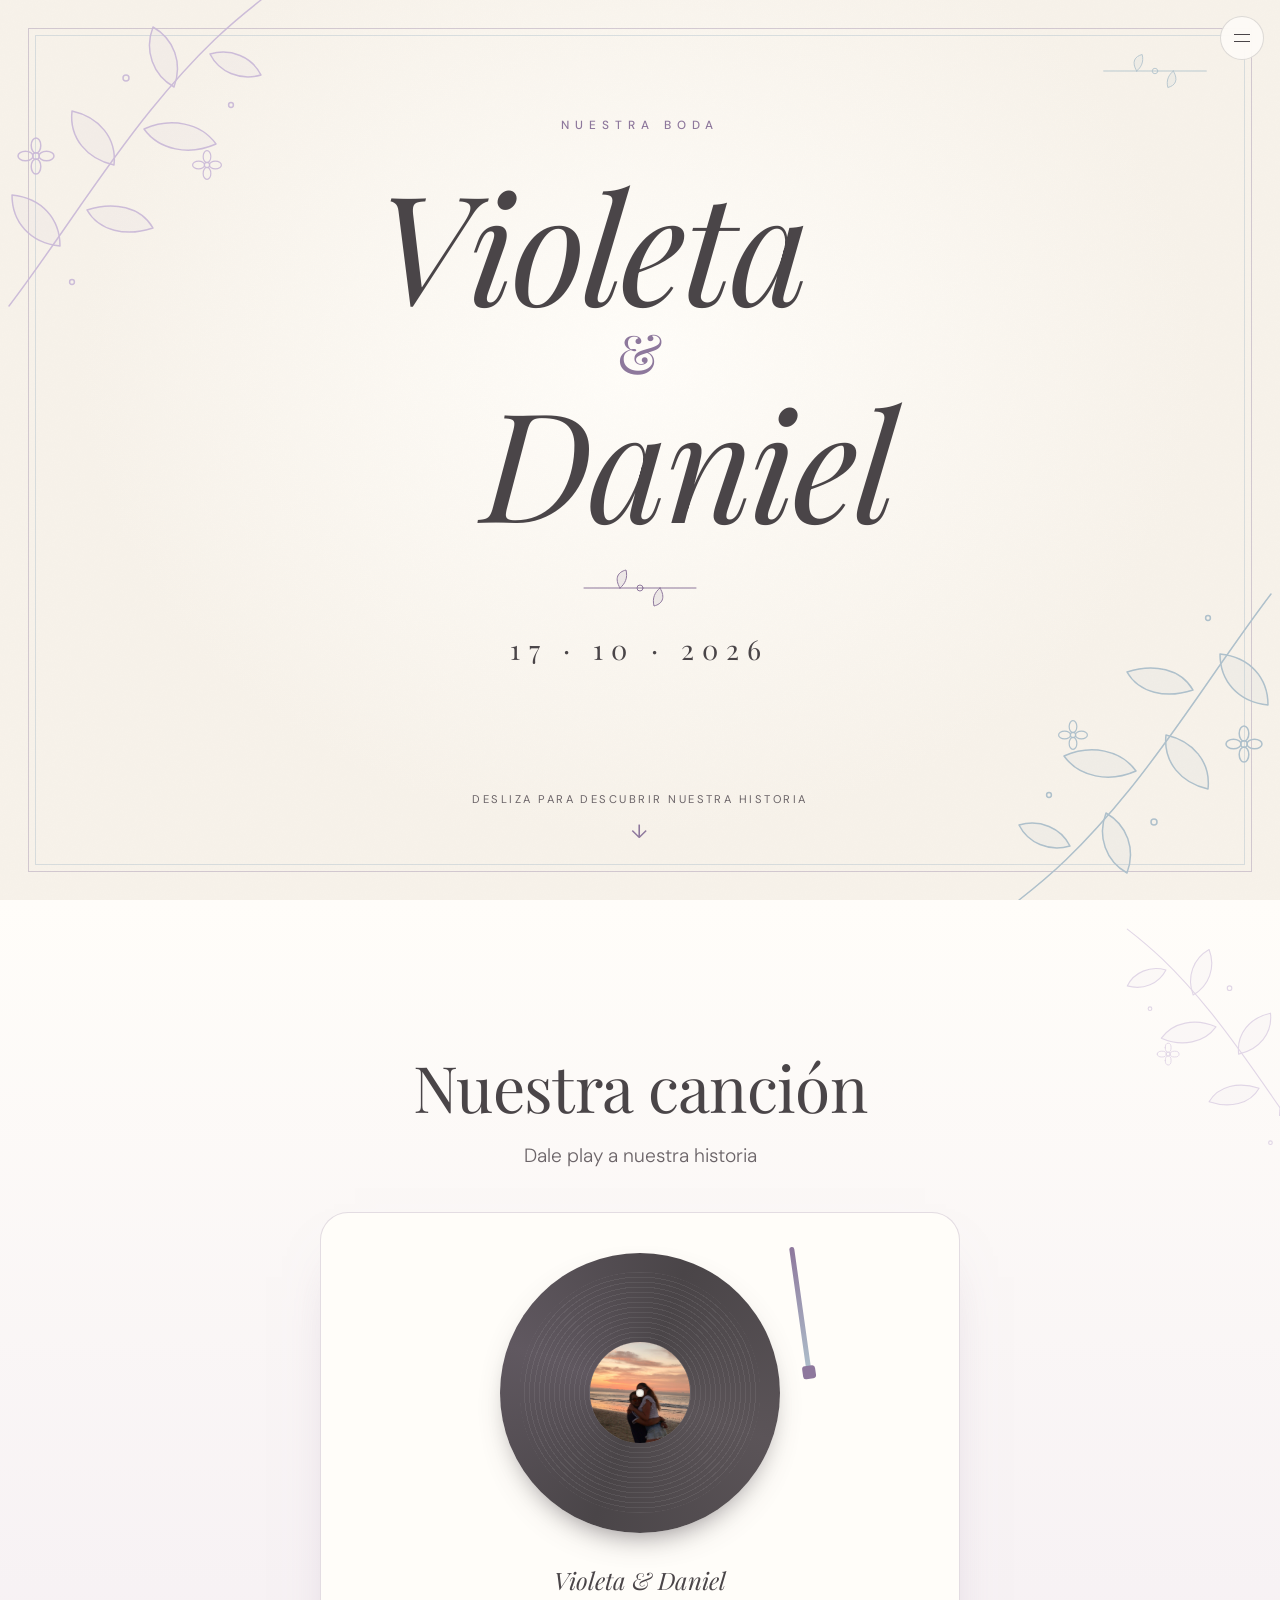
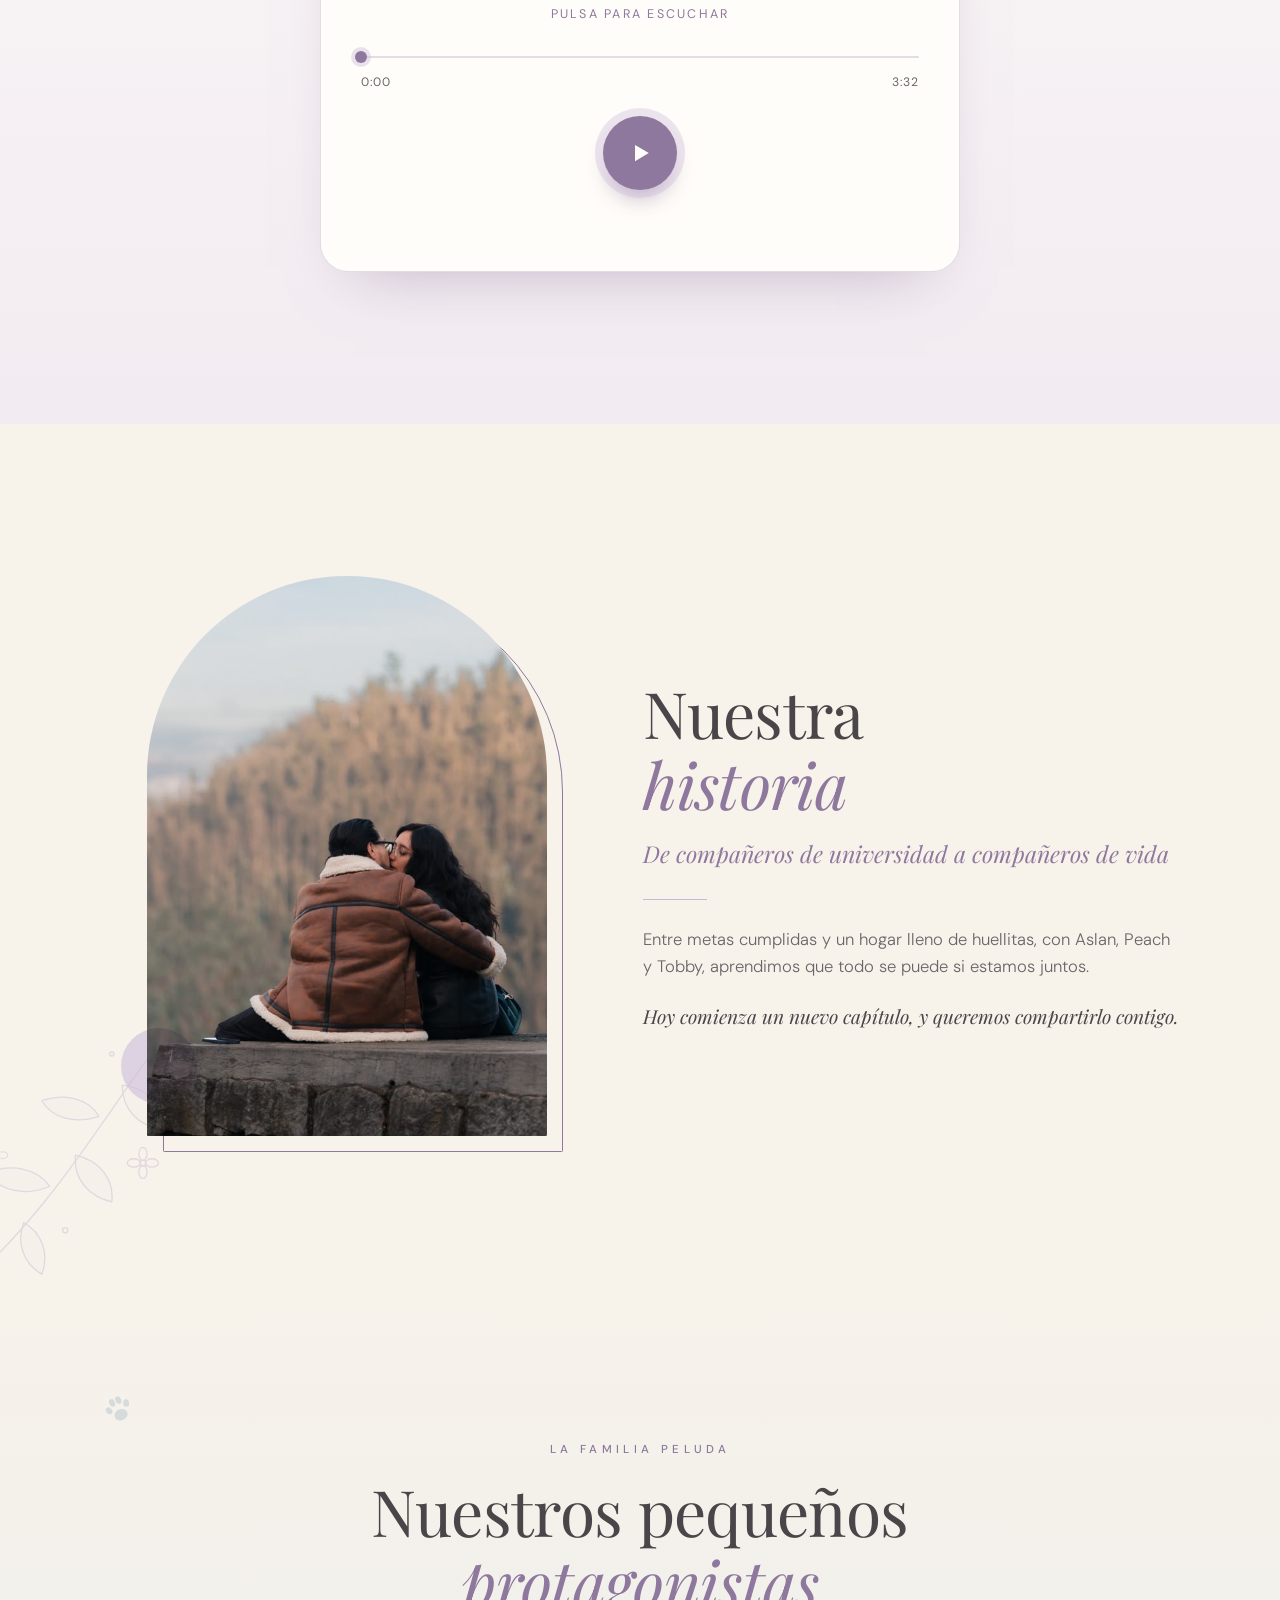
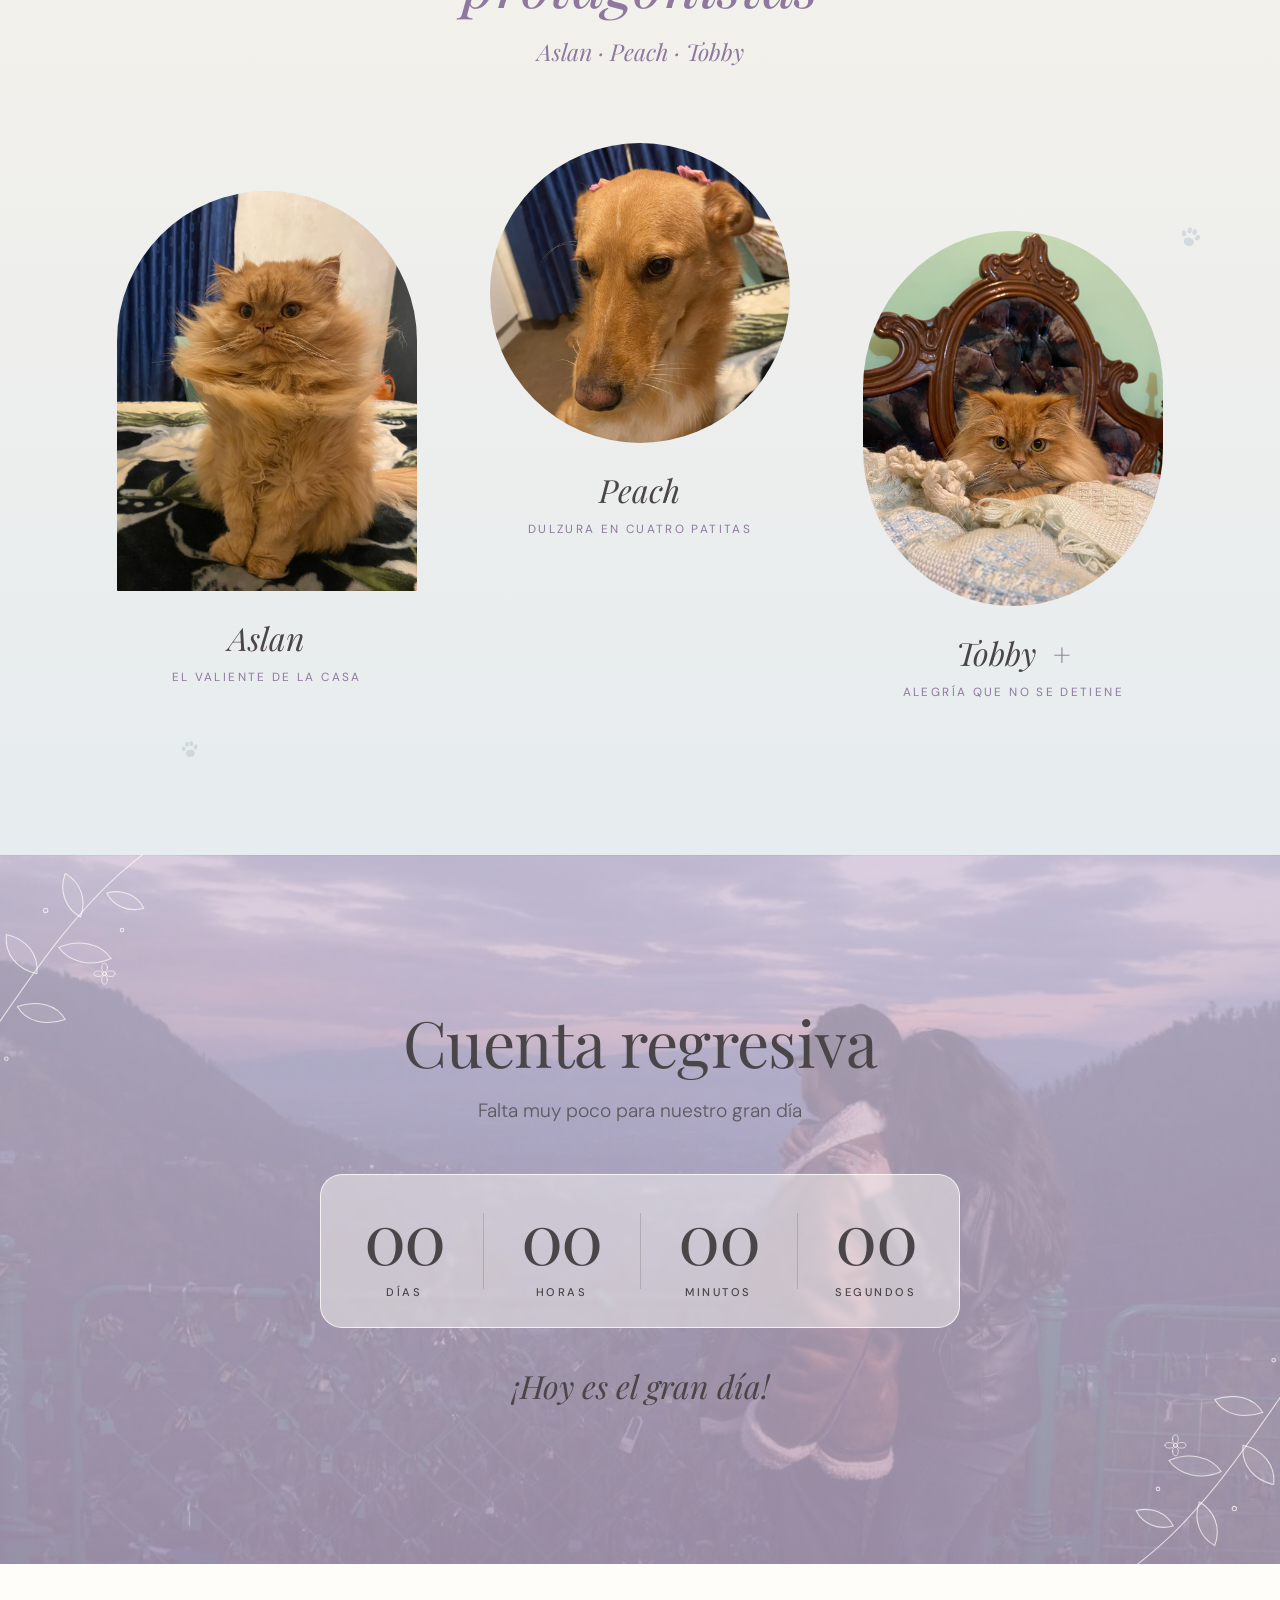
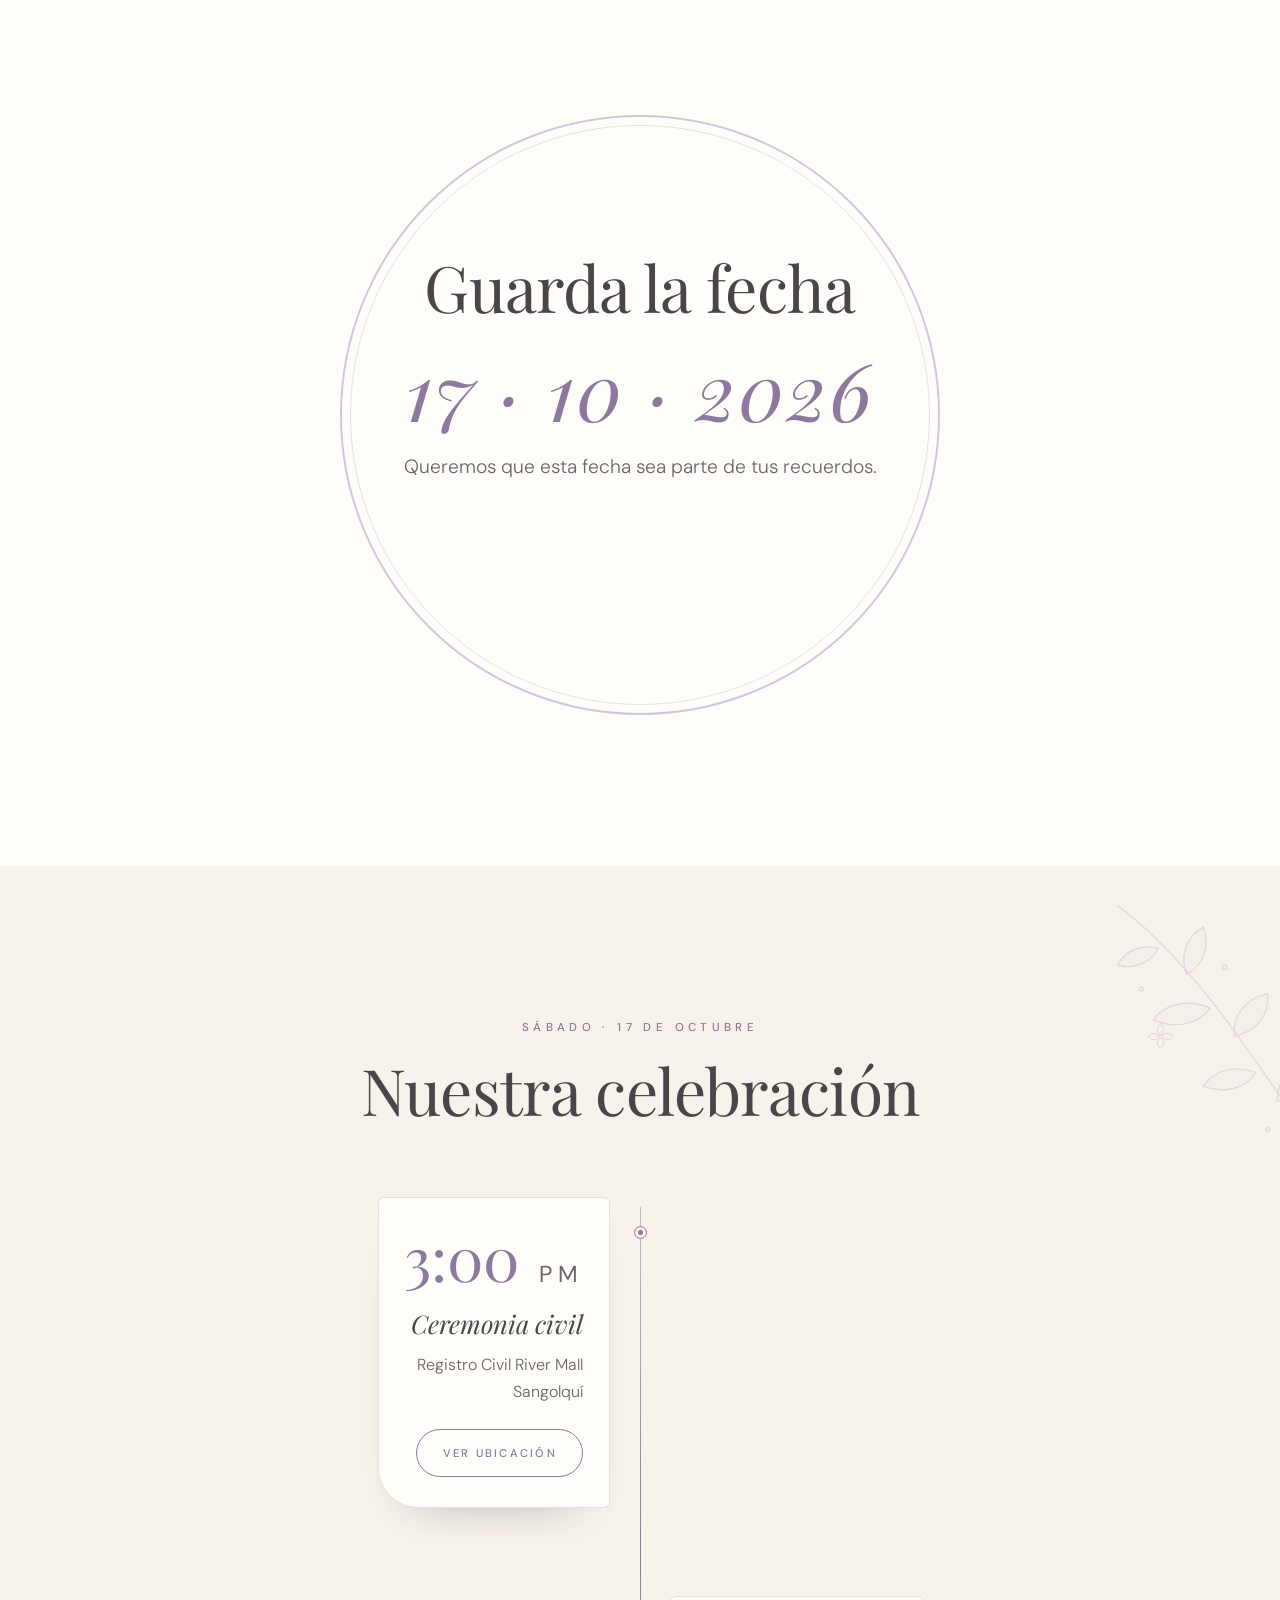
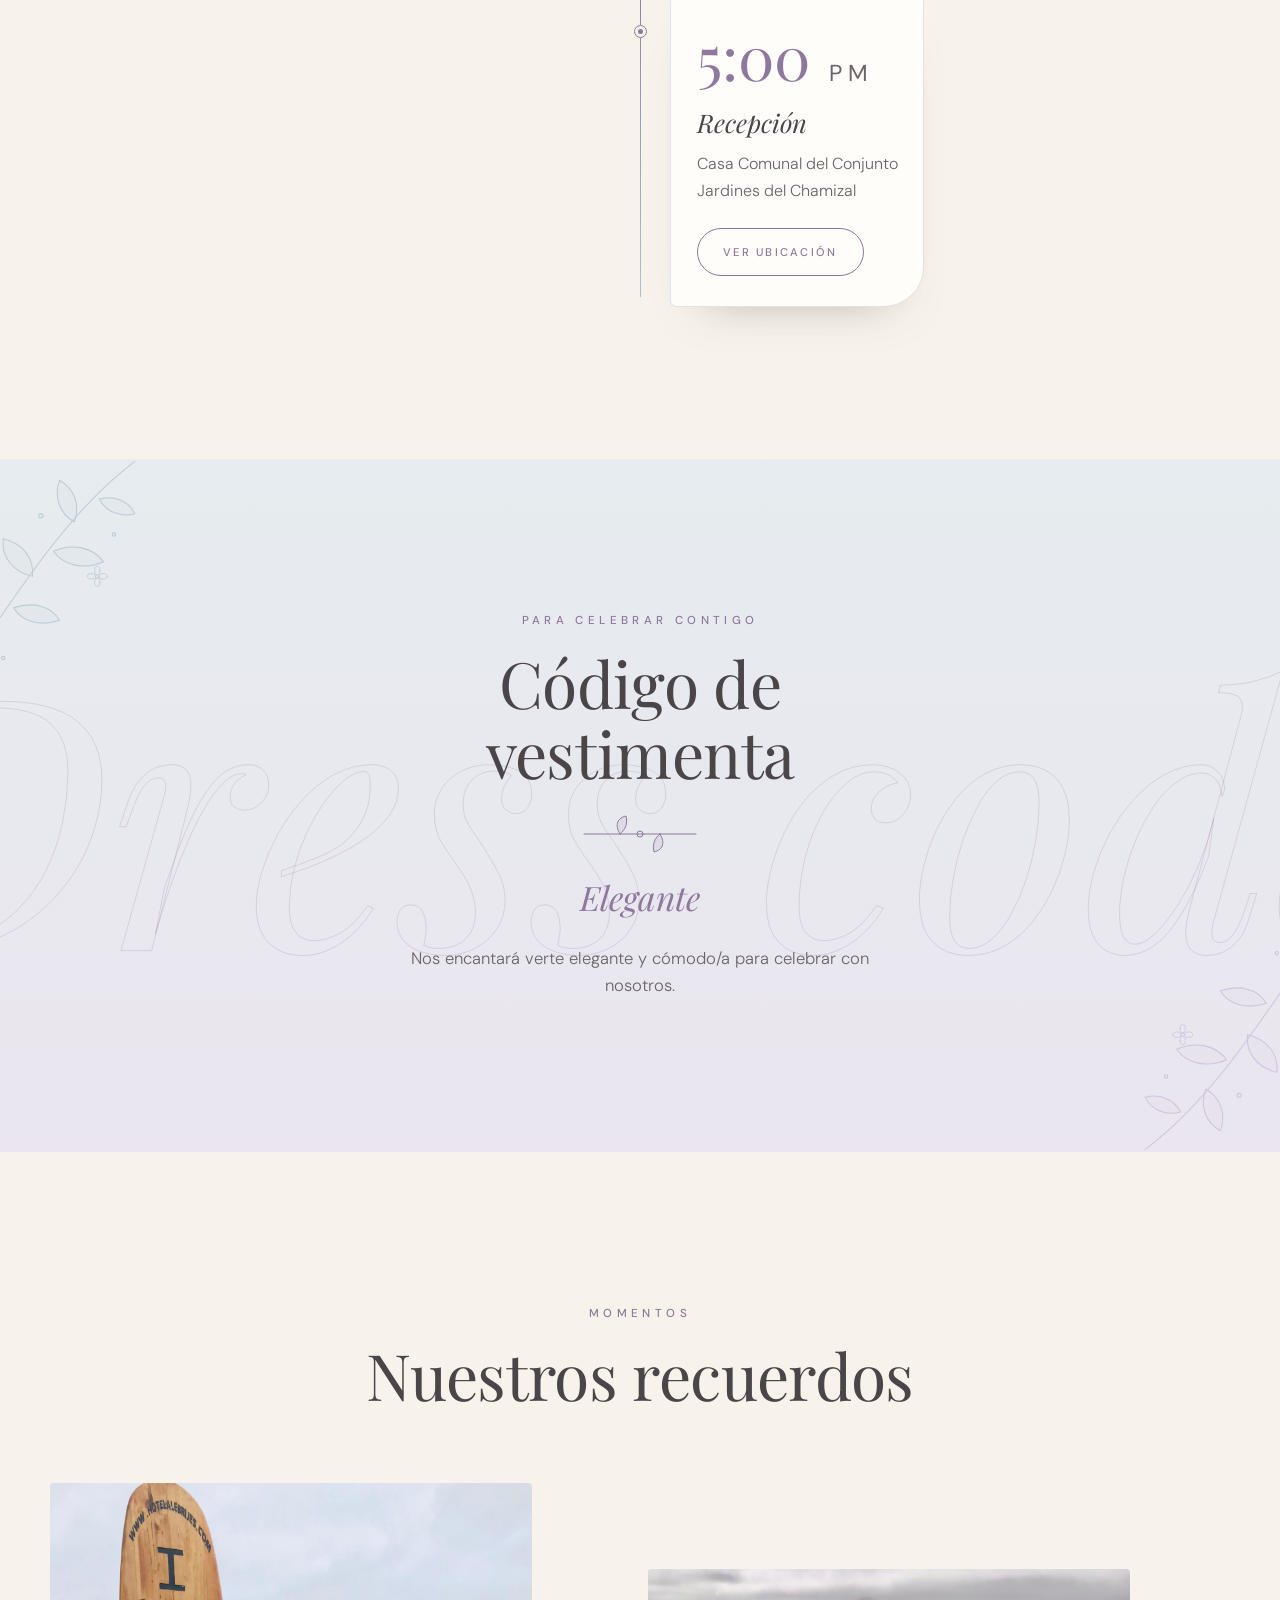
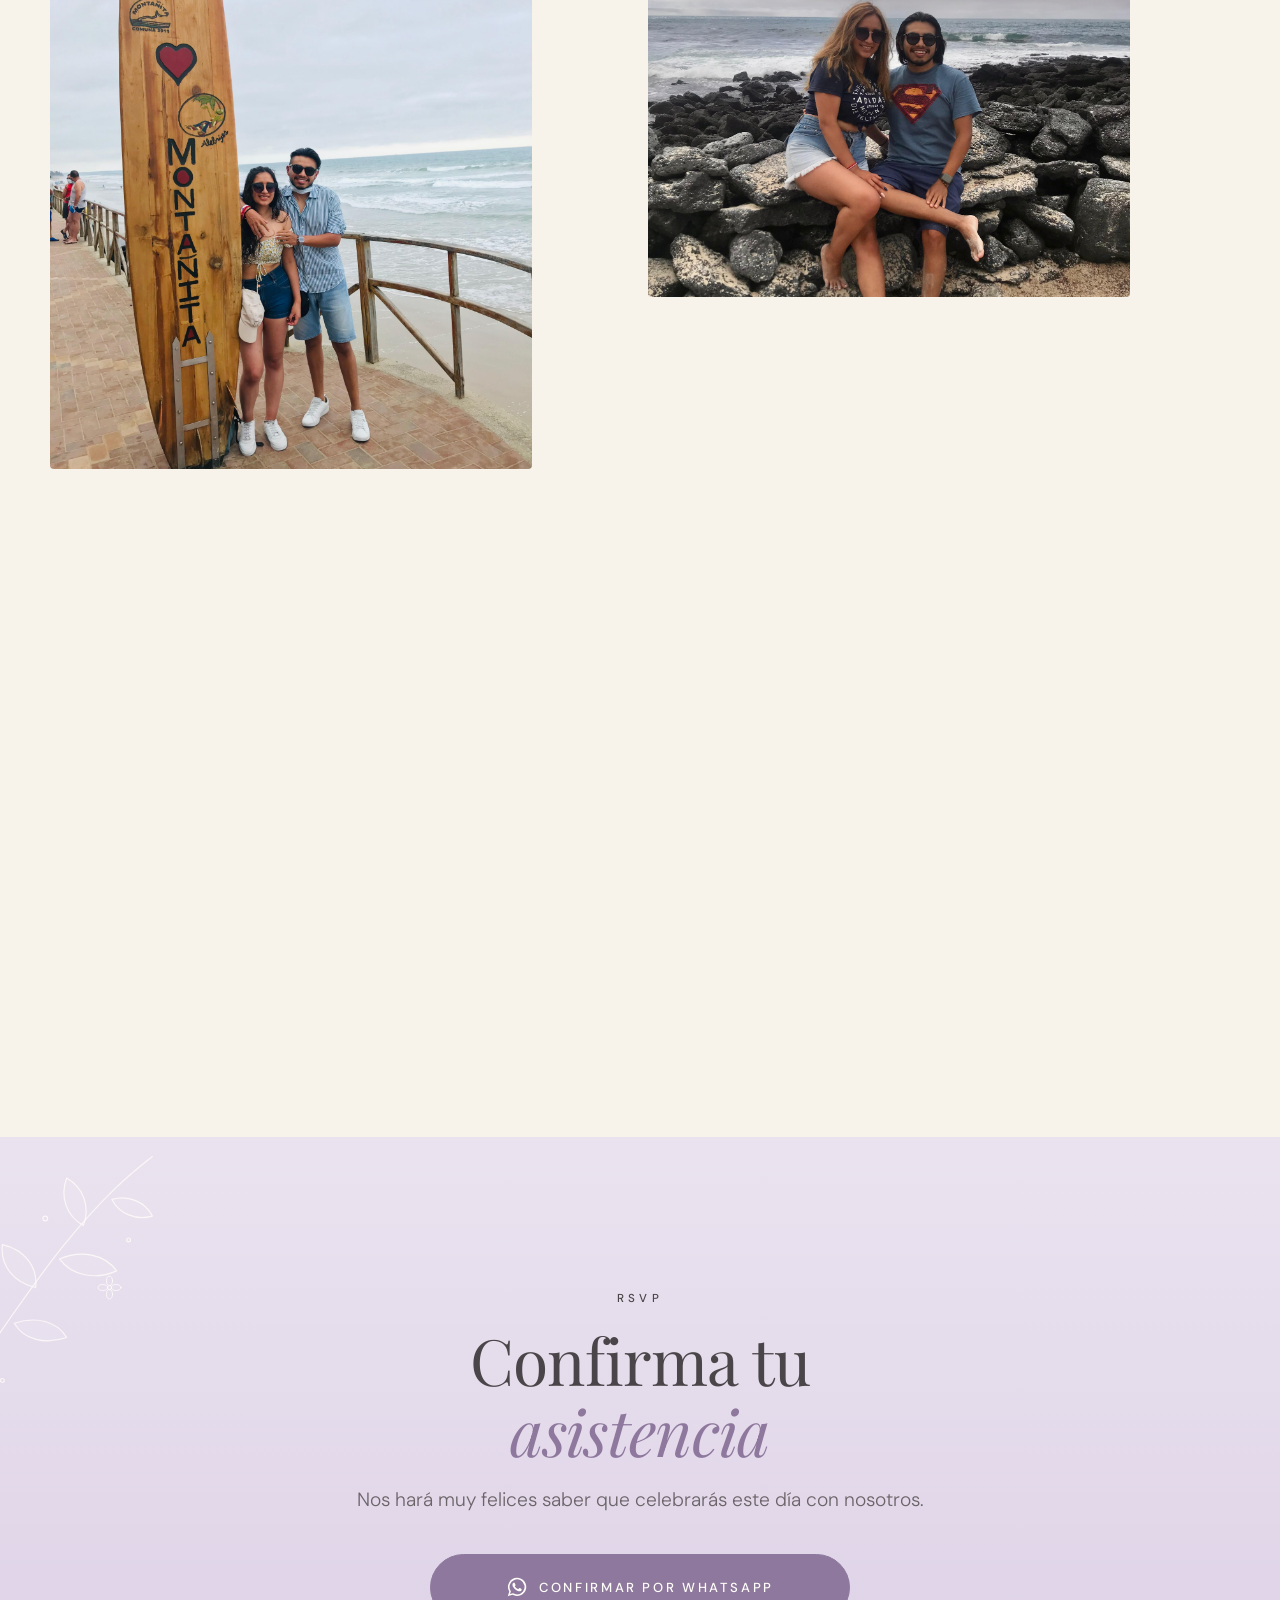
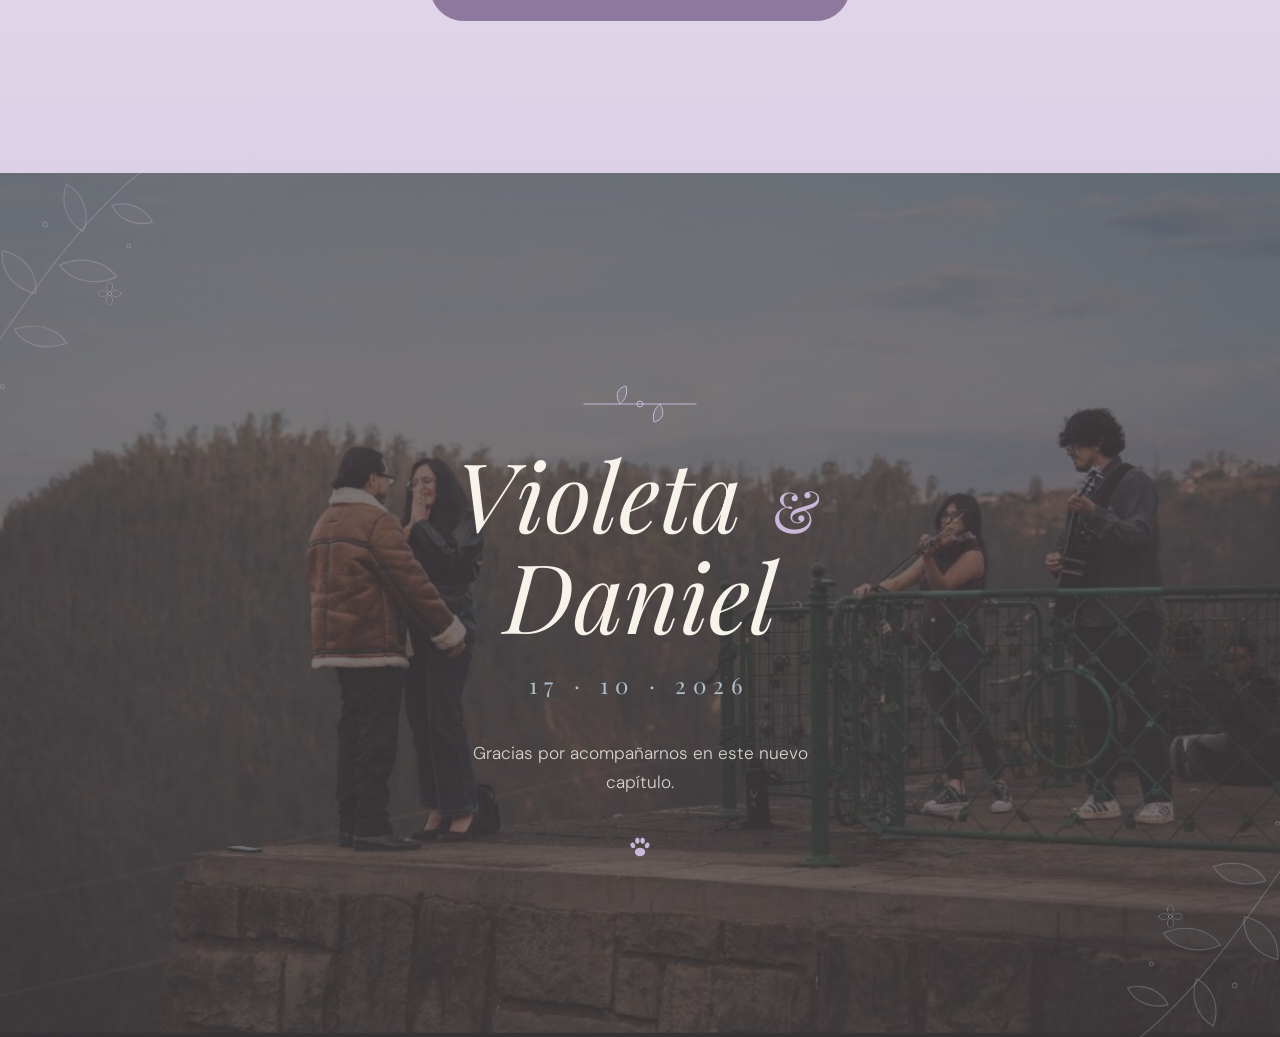
==== index.html @ 4a5afe0e "Wedding Invitation Violeta and Daniel" ====
<!DOCTYPE html>
<html lang="es">
<head>
<meta charset="utf-8">
<meta name="viewport" content="width=device-width, initial-scale=1, viewport-fit=cover">
<title>Violeta &amp; Daniel · 17 · 10 · 2026</title>
<meta name="description" content="Te invitamos a celebrar nuestra boda. Violeta & Daniel, 17 de octubre de 2026.">
<meta name="theme-color" content="#F7F2EA">
<meta property="og:title" content="Violeta & Daniel · Nuestra boda">
<meta property="og:description" content="17 · 10 · 2026 — Queremos compartir este nuevo capítulo contigo.">
<link rel="preconnect" href="https://fonts.googleapis.com">
<link rel="preconnect" href="https://fonts.gstatic.com" crossorigin>
<link href="https://fonts.googleapis.com/css2?family=DM+Sans:wght@300;400;500;600&family=Playfair+Display:ital,wght@0,400;0,500;0,600;1,400;1,500&display=swap" rel="stylesheet">
<link rel="stylesheet" href="styles.css">
<script>document.documentElement.classList.add('js');</script>
</head>
<body>

<!-- ========== SÍMBOLOS SVG REUTILIZABLES ========== -->
<svg width="0" height="0" style="position:absolute" aria-hidden="true" focusable="false">
  <defs>
    <symbol id="branch" viewBox="0 0 200 220">
      <g fill="none" stroke="currentColor" stroke-width="1" stroke-linecap="round" stroke-linejoin="round">
        <path d="M18 212 C 50 170, 78 124, 112 82 S 168 22, 186 8"/>
        <path d="M52 172 c-20 -2 -32 -16 -32 -34 c20 2 32 16 32 34z" fill="currentColor" fill-opacity=".10"/>
        <path d="M70 148 c18 -6 36 -2 44 12 c-18 6 -36 2 -44 -12z" fill="currentColor" fill-opacity=".10"/>
        <path d="M88 118 c-18 -4 -30 -18 -28 -36 c18 4 30 18 28 36z" fill="currentColor" fill-opacity=".10"/>
        <path d="M108 94 c18 -8 38 -4 48 10 c-18 8 -38 4 -48 -10z" fill="currentColor" fill-opacity=".10"/>
        <path d="M128 66 c-14 -8 -20 -24 -14 -40 c14 8 20 24 14 40z" fill="currentColor" fill-opacity=".10"/>
        <path d="M152 44 c14 -4 28 2 34 14 c-14 4 -28 -2 -34 -14z" fill="currentColor" fill-opacity=".10"/>
        <g transform="translate(36 112)">
          <circle r="2.2"/>
          <ellipse cx="0" cy="-7" rx="3.2" ry="5"/><ellipse cx="0" cy="7" rx="3.2" ry="5"/>
          <ellipse cx="-7" cy="0" rx="5" ry="3.2"/><ellipse cx="7" cy="0" rx="5" ry="3.2"/>
        </g>
        <g transform="translate(150 118) scale(.8)">
          <circle r="2.2"/>
          <ellipse cx="0" cy="-7" rx="3.2" ry="5"/><ellipse cx="0" cy="7" rx="3.2" ry="5"/>
          <ellipse cx="-7" cy="0" rx="5" ry="3.2"/><ellipse cx="7" cy="0" rx="5" ry="3.2"/>
        </g>
        <circle cx="96" cy="60" r="2"/><circle cx="166" cy="78" r="1.6"/><circle cx="60" cy="196" r="1.6"/>
      </g>
    </symbol>

    <symbol id="sprig" viewBox="0 0 120 40">
      <g fill="none" stroke="currentColor" stroke-width="1" stroke-linecap="round">
        <path d="M4 20 H116"/>
        <path d="M40 20 c-6 -10 -2 -16 6 -18 c2 8 -1 14 -6 18z" fill="currentColor" fill-opacity=".12"/>
        <path d="M80 20 c6 10 2 16 -6 18 c-2 -8 1 -14 6 -18z" fill="currentColor" fill-opacity=".12"/>
        <circle cx="60" cy="20" r="3"/>
      </g>
    </symbol>

    <symbol id="paw" viewBox="0 0 40 40">
      <g fill="currentColor">
        <ellipse cx="20" cy="26" rx="8" ry="6.5"/>
        <ellipse cx="9" cy="16" rx="3.4" ry="4.4" transform="rotate(-20 9 16)"/>
        <ellipse cx="16" cy="9" rx="3.4" ry="4.6"/>
        <ellipse cx="24" cy="9" rx="3.4" ry="4.6"/>
        <ellipse cx="31" cy="16" rx="3.4" ry="4.4" transform="rotate(20 31 16)"/>
      </g>
    </symbol>

    <symbol id="wa" viewBox="0 0 24 24">
      <path fill="currentColor" d="M12.04 2a9.9 9.9 0 0 0-8.5 14.9L2 22l5.27-1.5A9.9 9.9 0 1 0 12.04 2Zm0 18.1a8.2 8.2 0 0 1-4.2-1.15l-.3-.18-3.1.88.9-3.02-.2-.31a8.2 8.2 0 1 1 6.9 3.78Zm4.5-6.14c-.25-.12-1.46-.72-1.69-.8-.23-.09-.39-.12-.56.12-.16.25-.64.8-.78.97-.14.16-.29.18-.54.06a6.7 6.7 0 0 1-3.3-2.88c-.25-.43.25-.4.72-1.33.08-.16.04-.3-.02-.42-.06-.12-.56-1.35-.77-1.85-.2-.49-.4-.42-.56-.43h-.48c-.16 0-.43.06-.66.31-.23.25-.87.85-.87 2.07s.89 2.4 1.01 2.56c.12.16 1.75 2.67 4.24 3.75 1.58.68 2.2.74 3 .62.49-.07 1.46-.6 1.67-1.17.2-.58.2-1.07.14-1.17-.06-.1-.23-.16-.48-.28Z"/>
    </symbol>
  </defs>
</svg>

<!-- ========== NAVEGACIÓN DISCRETA ========== -->
<button class="menu-btn" id="menuBtn" aria-label="Abrir índice de secciones" aria-expanded="false" aria-controls="menuPanel">
  <span></span><span></span>
</button>
<nav class="menu-panel" id="menuPanel" aria-label="Secciones" hidden>
  <ol>
    <li><a href="#portada">Portada</a></li>
    <li><a href="#cancion">Nuestra canción</a></li>
    <li><a href="#historia">Nuestra historia</a></li>
    <li><a href="#protagonistas">Aslan · Peach · Tobby</a></li>
    <li><a href="#cuenta">Cuenta regresiva</a></li>
    <li><a href="#fecha">Guarda la fecha</a></li>
    <li><a href="#celebracion">Nuestra celebración</a></li>
    <li><a href="#vestimenta">Código de vestimenta</a></li>
    <li><a href="#galeria">Nuestros recuerdos</a></li>
    <li><a href="#confirmar">Confirma tu asistencia</a></li>
  </ol>
</nav>

<main>

<!-- ========== 1. PORTADA ========== -->
<section class="scene cover" id="portada">
  <div class="cover-frame" aria-hidden="true"></div>
  <svg class="orn orn-tl" aria-hidden="true"><use href="#branch"/></svg>
  <svg class="orn orn-br" aria-hidden="true"><use href="#branch"/></svg>
  <svg class="orn orn-tr" aria-hidden="true"><use href="#sprig"/></svg>

  <div class="cover-inner">
    <p class="eyebrow intro i0">Nuestra boda</p>
    <h1 class="cover-names">
      <span class="n1 intro-l i1">Violeta</span>
      <span class="amp intro i2">&amp;</span>
      <span class="n2 intro-r i3">Daniel</span>
    </h1>
    <div class="cover-rule intro i4" aria-hidden="true"><svg><use href="#sprig"/></svg></div>
    <p class="cover-date intro i5">17 · 10 · 2026</p>
  </div>

  <div class="scroll-hint intro i6">
    <span>Desliza para descubrir nuestra historia</span>
    <i aria-hidden="true">↓</i>
  </div>
</section>

<!-- ========== 2. NUESTRA CANCIÓN ========== -->
<section class="scene song" id="cancion">
  <svg class="orn orn-song" aria-hidden="true"><use href="#branch"/></svg>
  <div class="wrap narrow">
    <h2 class="title reveal" style="--d:.1s">Nuestra canción</h2>
    <p class="lead reveal" style="--d:.2s">Dale play a nuestra historia</p>

    <div class="player reveal" style="--d:.3s" id="player">
      <div class="disc-wrap">
        <div class="disc" id="disc" aria-hidden="true">
          <div class="disc-grooves"></div>
          <div class="disc-label"><img src="fotos/foto-disco.jpg" alt="Violeta & Daniel"></div>
        </div>
        <div class="disc-arm" aria-hidden="true"></div>
      </div>

      <div class="player-body">
        <p class="player-title">Violeta &amp; Daniel</p>
        <p class="player-sub" id="playerStatus">Pulsa para escuchar</p>

        <div class="progress" id="progress" role="slider" aria-label="Progreso de la canción" aria-valuemin="0" aria-valuemax="100" aria-valuenow="0" tabindex="0">
          <div class="progress-bar" id="progressBar"></div>
          <div class="progress-dot" id="progressDot"></div>
        </div>
        <div class="times"><span id="tCur">0:00</span><span id="tDur">0:00</span></div>

        <button class="play-btn" id="playBtn" aria-label="Reproducir canción">
          <svg class="ic-play" viewBox="0 0 24 24" aria-hidden="true"><path d="M8 5.5v13l11-6.5z" fill="currentColor"/></svg>
          <svg class="ic-pause" viewBox="0 0 24 24" aria-hidden="true"><path d="M7 5h3.6v14H7zM13.4 5H17v14h-3.6z" fill="currentColor"/></svg>
        </button>
        <div class="eq" id="eq" aria-hidden="true"><i></i><i></i><i></i><i></i><i></i></div>
      </div>
      <audio id="audio" preload="metadata" src="musica/nuestra-cancion.mp3"></audio>
    </div>
  </div>
</section>

<!-- ========== 3. NUESTRA HISTORIA ========== -->
<section class="scene story" id="historia">
  <svg class="orn orn-story" aria-hidden="true"><use href="#branch"/></svg>
  <div class="wrap story-grid">
    <figure class="story-photo reveal" data-ph="Foto de los novios">
      <div class="story-offset" aria-hidden="true"></div>
      <div class="ph arch">
        <img src="fotos/novios.jpg" alt="Violeta y Daniel" loading="lazy">
        <div class="ph-empty"><svg><use href="#sprig"/></svg><span>Foto de los novios</span><small>fotos/novios.jpg</small></div>
      </div>
    </figure>

    <div class="story-text">
        <h2 class="title left reveal" style="--d:.1s">Nuestra<br><em>historia</em></h2>
      <p class="subtitle reveal" style="--d:.2s">De compañeros de universidad a compañeros de vida</p>
      <div class="hair reveal" style="--d:.25s" aria-hidden="true"></div>
      <p class="body reveal" style="--d:.3s">Entre metas cumplidas y un hogar lleno de huellitas, con Aslan, Peach y Tobby, aprendimos que todo se puede si estamos juntos.</p>
      <p class="body strong reveal" style="--d:.4s">Hoy comienza un nuevo capítulo, y queremos compartirlo contigo.</p>
    </div>
  </div>
</section>

<!-- ========== 4. ASLAN · PEACH · TOBBY ========== -->
<section class="scene pets" id="protagonistas">
  <svg class="paw p1" aria-hidden="true"><use href="#paw"/></svg>
  <svg class="paw p2" aria-hidden="true"><use href="#paw"/></svg>
  <svg class="paw p3" aria-hidden="true"><use href="#paw"/></svg>
  <div class="wrap">
    <header class="center-head">
      <p class="eyebrow reveal">La familia peluda</p>
      <h2 class="title reveal" style="--d:.1s">Nuestros pequeños<br><em>protagonistas</em></h2>
      <p class="subtitle reveal" style="--d:.2s">Aslan · Peach · Tobby</p>
    </header>

    <div class="pets-grid">
      <article class="pet pet-1 reveal">
        <div class="ph arch">
          <img src="fotos/aslan.jpg" alt="Aslan" loading="lazy">
          <div class="ph-empty"><svg><use href="#paw"/></svg><span>Aslan</span><small>fotos/aslan.jpg</small></div>
        </div>
        <h3>Aslan</h3>
        <p>El valiente de la casa</p>
      </article>

      <article class="pet pet-2 reveal" style="--d:.15s">
        <div class="ph circle">
          <img src="fotos/peach.jpg" alt="Peach" loading="lazy">
          <div class="ph-empty"><svg><use href="#paw"/></svg><span>Peach</span><small>fotos/peach.jpg</small></div>
        </div>
        <h3>Peach</h3>
        <p>Dulzura en cuatro patitas</p>
      </article>

      <article class="pet pet-3 reveal" style="--d:.3s">
        <div class="ph oval">
          <img src="fotos/tobby.jpg" alt="Tobby" loading="lazy">
          <div class="ph-empty"><svg><use href="#paw"/></svg><span>Tobby</span><small>fotos/tobby.jpg</small></div>
        </div>
        <h3>Tobby <span class="pet-plus">+</span></h3>
        <p>Alegría que no se detiene</p>
      </article>
    </div>
  </div>
</section>

<!-- ========== 5. CUENTA REGRESIVA ========== -->
<section class="scene count" id="cuenta">
  <svg class="orn orn-count-l" aria-hidden="true"><use href="#branch"/></svg>
  <svg class="orn orn-count-r" aria-hidden="true"><use href="#branch"/></svg>
  <div class="wrap narrow">
    <h2 class="title reveal" style="--d:.1s">Cuenta regresiva</h2>
    <p class="lead reveal" style="--d:.2s">Falta muy poco para nuestro gran día</p>

    <div class="clock reveal" style="--d:.3s" id="clock" role="timer" aria-live="off">
      <div class="unit"><b id="cDias">00</b><span>Días</span></div>
      <div class="unit"><b id="cHoras">00</b><span>Horas</span></div>
      <div class="unit"><b id="cMin">00</b><span>Minutos</span></div>
      <div class="unit"><b id="cSeg">00</b><span>Segundos</span></div>
    </div>
    <p class="clock-done" id="clockDone" hidden>¡Hoy es el gran día!</p>
  </div>
</section>

<!-- ========== 6. GUARDA LA FECHA ========== -->
<section class="scene save" id="fecha">
  <div class="save-ring" aria-hidden="true"></div>
  <div class="wrap narrow">
    <h2 class="title reveal" style="--d:.1s">Guarda la fecha</h2>
    <p class="big-date reveal" style="--d:.2s">17 · 10 · 2026</p>
    <p class="lead reveal" style="--d:.3s">Queremos que esta fecha sea parte de tus recuerdos.</p>
    <a class="btn btn-line reveal" style="--d:.4s" id="calBtn" href="#" target="_blank" rel="noopener">Agregar al calendario</a>
  </div>
</section>

<!-- ========== 7. NUESTRA CELEBRACIÓN ========== -->
<section class="scene celebration" id="celebracion">
  <svg class="orn orn-cel" aria-hidden="true"><use href="#branch"/></svg>
  <div class="wrap">
    <header class="center-head">
      <p class="eyebrow reveal">Sábado · 17 de octubre</p>
      <h2 class="title reveal" style="--d:.1s">Nuestra celebración</h2>
    </header>

    <div class="timeline">
      <div class="tl-line" aria-hidden="true"></div>

      <article class="event ev-left reveal">
        <div class="ev-card">
          <p class="ev-time">3:00 <small>PM</small></p>
          <h3>Ceremonia civil</h3>
          <p class="ev-place">Registro Civil River Mall<br>Sangolquí</p>
          <a class="btn btn-small" href="https://www.google.com/maps/search/?api=1&amp;query=Registro+Civil+River+Mall+Sangolqu%C3%AD" target="_blank" rel="noopener">Ver ubicación</a>
        </div>
        <div class="ev-dot" aria-hidden="true"></div>
        <div class="ev-spacer" aria-hidden="true"></div>
      </article>

      <article class="event ev-right reveal" style="--d:.1s">
        <div class="ev-spacer" aria-hidden="true"></div>
        <div class="ev-dot" aria-hidden="true"></div>
        <div class="ev-card">
          <p class="ev-time">5:00 <small>PM</small></p>
          <h3>Recepción</h3>
          <p class="ev-place">Casa Comunal del Conjunto<br>Jardines del Chamizal</p>
          <a class="btn btn-small" href="https://www.google.com/maps/search/?api=1&amp;query=Casa+Comunal+del+Conjunto+Jardines+del+Chamizal" target="_blank" rel="noopener">Ver ubicación</a>
        </div>
      </article>
    </div>
  </div>
</section>

<!-- ========== 8. CÓDIGO DE VESTIMENTA ========== -->
<section class="scene dress" id="vestimenta">
  <div class="dress-bg-word" aria-hidden="true">Dress code</div>
  <svg class="orn orn-dress-l" aria-hidden="true"><use href="#branch"/></svg>
  <svg class="orn orn-dress-r" aria-hidden="true"><use href="#branch"/></svg>
  <div class="wrap">
    <div class="dress-center">
      <p class="eyebrow reveal">Para celebrar contigo</p>
      <h2 class="title reveal" style="--d:.1s">Código de<br>vestimenta</h2>
      <div class="cover-rule reveal" style="--d:.15s" aria-hidden="true"><svg><use href="#sprig"/></svg></div>
      <p class="dress-style reveal" style="--d:.2s">Elegante</p>
      <p class="body reveal" style="--d:.3s">Nos encantará verte elegante y cómodo/a para celebrar con nosotros.</p>
    </div>
  </div>
</section>

<!-- ========== 9. GALERÍA ========== -->
<section class="scene gallery" id="galeria">
  <div class="wrap wide">
    <header class="center-head">
      <p class="eyebrow reveal">Momentos</p>
      <h2 class="title reveal" style="--d:.1s">Nuestros recuerdos</h2>
    </header>

    <div class="mosaic" id="mosaic">
      <figure class="g g1 reveal"><div class="ph"><img src="fotos/foto-01.jpg" alt="Recuerdo 1" loading="lazy"><div class="ph-empty"><svg><use href="#sprig"/></svg><span>Foto 01</span><small>fotos/foto-01.jpg</small></div></div></figure>
      <figure class="g g2 reveal" style="--d:.1s"><div class="ph"><img src="fotos/foto-02.jpg" alt="Recuerdo 2" loading="lazy"><div class="ph-empty"><svg><use href="#sprig"/></svg><span>Foto 02</span><small>fotos/foto-02.jpg</small></div></div></figure>
      <figure class="g g3 reveal" style="--d:.15s"><div class="ph"><img src="fotos/foto-03.jpg" alt="Recuerdo 3" loading="lazy"><div class="ph-empty"><svg><use href="#sprig"/></svg><span>Foto 03</span><small>fotos/foto-03.jpg</small></div></div></figure>
      <figure class="g g4 reveal" style="--d:.05s"><div class="ph"><img src="fotos/foto-04.jpg" alt="Recuerdo 4" loading="lazy"><div class="ph-empty"><svg><use href="#sprig"/></svg><span>Foto 04</span><small>fotos/foto-04.jpg</small></div></div></figure>
      <figure class="g g5 reveal" style="--d:.1s"><div class="ph"><img src="fotos/foto-05.jpg" alt="Recuerdo 5" loading="lazy"><div class="ph-empty"><svg><use href="#sprig"/></svg><span>Foto 05</span><small>fotos/foto-05.jpg</small></div></div></figure>
      <figure class="g g6 reveal" style="--d:.2s"><div class="ph"><img src="fotos/foto-06.jpg" alt="Recuerdo 6" loading="lazy"><div class="ph-empty"><svg><use href="#sprig"/></svg><span>Foto 06</span><small>fotos/foto-06.jpg</small></div></div></figure>
    </div>
  </div>
</section>

<!-- ========== 10. CONFIRMACIÓN ========== -->
<section class="scene rsvp" id="confirmar">
  <svg class="orn orn-rsvp" aria-hidden="true"><use href="#branch"/></svg>
  <div class="wrap narrow">
    <p class="eyebrow reveal">RSVP</p>
    <h2 class="title reveal" style="--d:.1s">Confirma tu<br><em>asistencia</em></h2>
    <p class="lead reveal" style="--d:.2s">Nos hará muy felices saber que celebrarás este día con nosotros.</p>
    <a class="btn btn-solid btn-big reveal" style="--d:.3s" id="waBtn" href="#" target="_blank" rel="noopener">
      <svg aria-hidden="true"><use href="#wa"/></svg>
      Confirmar por WhatsApp
    </a>
  </div>
</section>

<!-- ========== 11. CIERRE ========== -->
<section class="scene closing" id="cierre">
  <svg class="orn orn-close-l" aria-hidden="true"><use href="#branch"/></svg>
  <svg class="orn orn-close-r" aria-hidden="true"><use href="#branch"/></svg>
  <div class="wrap narrow">
    <div class="cover-rule light reveal" aria-hidden="true"><svg><use href="#sprig"/></svg></div>
    <p class="close-names reveal" style="--d:.1s">Violeta <span>&amp;</span> Daniel</p>
    <p class="close-date reveal" style="--d:.2s">17 · 10 · 2026</p>
    <p class="close-text reveal" style="--d:.3s">Gracias por acompañarnos en este nuevo capítulo.</p>
    <svg class="paw-small reveal" style="--d:.4s" aria-hidden="true"><use href="#paw"/></svg>
  </div>
</section>

</main>

<!-- ========== LIGHTBOX ========== -->
<div class="lightbox" id="lightbox" aria-hidden="true" role="dialog" aria-label="Fotografía ampliada">
  <button class="lb-close" id="lbClose" aria-label="Cerrar">×</button>
  <button class="lb-nav lb-prev" id="lbPrev" aria-label="Anterior">‹</button>
  <img id="lbImg" src="" alt="">
  <button class="lb-nav lb-next" id="lbNext" aria-label="Siguiente">›</button>
</div>

<script src="script.js"></script>
</body>
</html>
---- styles.css ----
/* =========================================================
   Violeta & Daniel — Invitación digital
   Paleta: crema #F7F2EA · blanco cálido #FFFDF9 · lila #C9B8D8
           lavanda #8E789D · azul grisáceo #AFC1CC · carbón #4A4548
   ========================================================= */

:root{
  --cream:#F7F2EA;
  --warm:#FFFDF9;
  --lilac:#C9B8D8;
  --lav:#8E789D;
  --blue:#AFC1CC;
  --coal:#4A4548;
  --coal-soft:#6b6468;
  --line:rgba(74,69,72,.18);
  --serif:'Playfair Display','Georgia','Times New Roman',serif;
  --sans:'DM Sans','Montserrat','Helvetica Neue',Arial,sans-serif;
  --ease:cubic-bezier(.22,.7,.2,1);
}

*,*::before,*::after{box-sizing:border-box}
html{scroll-behavior:smooth;-webkit-text-size-adjust:100%}
body{
  margin:0;background:var(--cream);color:var(--coal);
  font-family:var(--sans);font-weight:400;line-height:1.65;
  overflow-x:hidden;-webkit-font-smoothing:antialiased;
}
img{max-width:100%;display:block}
a{color:inherit}
h1,h2,h3,p,figure,ol{margin:0;padding:0}
ol{list-style:none}
button{font:inherit;color:inherit;cursor:pointer}

/* textura de papel muy sutil */
body::before{
  content:"";position:fixed;inset:0;z-index:100;pointer-events:none;opacity:.35;mix-blend-mode:multiply;
  background-image:url("data:image/svg+xml;utf8,<svg xmlns='http://www.w3.org/2000/svg' width='220' height='220'><filter id='n'><feTurbulence type='fractalNoise' baseFrequency='.85' numOctaves='2' stitchTiles='stitch'/><feColorMatrix values='0 0 0 0 .55  0 0 0 0 .5  0 0 0 0 .45  0 0 0 .07 0'/></filter><rect width='100%' height='100%' filter='url(%23n)'/></svg>");
}

/* ---------- Estructura común ---------- */
.scene{position:relative;padding:clamp(5rem,13vw,9.5rem) 1.5rem;overflow:hidden}
.wrap{position:relative;z-index:2;max-width:1080px;margin:0 auto}
.wrap.narrow{max-width:640px;text-align:center}
.wrap.wide{max-width:1180px}
.center-head{text-align:center;margin-bottom:clamp(2.5rem,7vw,4.5rem)}

.eyebrow{
  font-size:.72rem;letter-spacing:.38em;text-transform:uppercase;color:var(--lav);font-weight:500;margin-bottom:1.1rem;
}
.title{
  font-family:var(--serif);font-weight:400;font-size:clamp(2.3rem,8vw,4rem);line-height:1.1;letter-spacing:-.01em;
}
.title em{font-style:italic;color:var(--lav)}
.title.left{text-align:left}
.lead{font-size:clamp(1.02rem,3.6vw,1.2rem);color:var(--coal-soft);margin-top:1.1rem;font-weight:300}
.subtitle{font-family:var(--serif);font-style:italic;font-size:clamp(1.15rem,4vw,1.45rem);color:var(--lav);margin-top:1rem}
.body{font-size:1.04rem;color:var(--coal-soft);font-weight:300;max-width:34em}
.body.strong{color:var(--coal);font-family:var(--serif);font-style:italic;font-size:1.2rem;margin-top:1.3rem;font-weight:400}
.hair{width:64px;height:1px;background:var(--lilac);margin:1.6rem 0}

.orn{position:absolute;pointer-events:none;color:var(--lilac);z-index:1}

/* ---------- Botones ---------- */
.btn{
  display:inline-flex;align-items:center;justify-content:center;gap:.7rem;
  text-decoration:none;text-transform:uppercase;letter-spacing:.2em;font-size:.76rem;font-weight:500;
  padding:1.1rem 2.2rem;border-radius:999px;border:1px solid var(--lav);color:var(--lav);background:transparent;
  transition:background .4s var(--ease),color .4s var(--ease),transform .4s var(--ease),box-shadow .4s var(--ease);
  min-height:50px;
}
.btn:hover,.btn:focus-visible{background:var(--lav);color:var(--warm);transform:translateY(-2px);box-shadow:0 10px 26px -12px rgba(142,120,157,.8)}
.btn-solid{background:var(--lav);color:var(--warm)}
.btn-solid:hover,.btn-solid:focus-visible{background:var(--coal);border-color:var(--coal)}
.btn-small{padding:.85rem 1.6rem;font-size:.7rem;min-height:44px}
.btn-big{padding:1.35rem 2.6rem;font-size:.82rem;width:100%;max-width:420px;margin-top:2.4rem}
.btn svg{width:22px;height:22px;flex:none}

/* ---------- Animaciones de scroll ---------- */
.js .reveal{opacity:0;transform:translateY(24px);transition:opacity 1.1s var(--ease),transform 1.1s var(--ease);transition-delay:var(--d,0s)}
.js .reveal.in{opacity:1;transform:none}
@media (prefers-reduced-motion:reduce){
  html{scroll-behavior:auto}
  .js .reveal{opacity:1;transform:none;transition:none}
  *{animation:none!important}
}

/* ---------- Secuencia de entrada de la portada (guía de lectura) ---------- */
.intro,.intro-l,.intro-r{animation:introIn 1.5s var(--ease) both;animation-delay:var(--t,0s)}
.intro-l{animation-name:introL}
.intro-r{animation-name:introR}
.i0{--t:.2s}.i1{--t:1s}.i2{--t:2.2s}.i3{--t:2.9s}.i4{--t:4s}.i5{--t:4.4s}.i6{--t:5.2s}
@keyframes introIn{from{opacity:0;transform:translateY(16px)}to{opacity:1;transform:none}}
@keyframes introL{from{opacity:0;transform:translateX(-34px);filter:blur(6px)}to{opacity:1;transform:none;filter:none}}
@keyframes introR{from{opacity:0;transform:translateX(34px);filter:blur(6px)}to{opacity:1;transform:none;filter:none}}

/* ---------- Marcos de fotografía (con placeholder) ---------- */
.ph{position:relative;overflow:hidden;background:linear-gradient(160deg,#ece3f0,#dfe7ec);width:100%;height:100%}
.ph img{width:100%;height:100%;object-fit:cover;position:absolute;inset:0;transition:transform 1.2s var(--ease)}
.ph-empty{
  position:absolute;inset:0;display:none;flex-direction:column;align-items:center;justify-content:center;gap:.4rem;text-align:center;padding:1rem;
  color:var(--lav);border:1px dashed rgba(142,120,157,.5);margin:10px;border-radius:inherit;
}
.ph-empty svg{width:42px;height:42px;opacity:.7}
.ph-empty span{font-family:var(--serif);font-style:italic;font-size:1.15rem}
.ph-empty small{font-size:.66rem;letter-spacing:.14em;opacity:.7;word-break:break-all}
.ph.empty img{display:none}
.ph.empty .ph-empty{display:flex}
.ph:not(.empty){cursor:zoom-in}
.arch{border-radius:999px 999px 6px 6px}
.circle{border-radius:50%}
.oval{border-radius:50% / 42%}
.arch .ph-empty{border-radius:999px 999px 4px 4px}
.circle .ph-empty{border-radius:50%}
.oval .ph-empty{border-radius:50% / 42%}

/* =========================================================
   MENÚ DISCRETO
   ========================================================= */
.menu-btn{
  position:fixed;top:max(1rem,env(safe-area-inset-top));right:1rem;z-index:200;
  width:44px;height:44px;border-radius:50%;border:1px solid var(--line);background:rgba(255,253,249,.8);
  backdrop-filter:blur(8px);-webkit-backdrop-filter:blur(8px);display:flex;flex-direction:column;align-items:center;justify-content:center;gap:6px;
  transition:background .3s;
}
.menu-btn span{display:block;width:16px;height:1px;background:var(--coal);transition:transform .4s var(--ease)}
.menu-btn[aria-expanded="true"] span:first-child{transform:translateY(3.5px) rotate(45deg)}
.menu-btn[aria-expanded="true"] span:last-child{transform:translateY(-3.5px) rotate(-45deg)}
.menu-panel{
  position:fixed;top:calc(max(1rem,env(safe-area-inset-top)) + 54px);right:1rem;z-index:199;
  background:rgba(255,253,249,.96);backdrop-filter:blur(12px);-webkit-backdrop-filter:blur(12px);
  border:1px solid var(--line);border-radius:18px;padding:1rem 1.4rem;box-shadow:0 20px 50px -25px rgba(74,69,72,.45);
  min-width:230px;animation:menuIn .4s var(--ease);
}
.menu-panel[hidden]{display:none}
.menu-panel a{display:block;text-decoration:none;padding:.6rem 0;font-size:.9rem;color:var(--coal);border-bottom:1px solid rgba(74,69,72,.08)}
.menu-panel li:last-child a{border:0}
.menu-panel a:hover{color:var(--lav)}
@keyframes menuIn{from{opacity:0;transform:translateY(-8px)}to{opacity:1;transform:none}}

/* =========================================================
   1. PORTADA
   ========================================================= */
.cover{
  min-height:100vh;min-height:100svh;display:flex;align-items:center;justify-content:center;text-align:center;
  background:radial-gradient(ellipse at 50% 40%,var(--warm) 0%,var(--cream) 62%);padding:3rem 1.5rem 10rem;
}
.cover-frame{position:absolute;inset:clamp(12px,3vw,28px);border:1px solid rgba(142,120,157,.35);pointer-events:none;z-index:1}
.cover-frame::after{content:"";position:absolute;inset:6px;border:1px solid rgba(175,193,204,.45)}
.orn-tl{width:clamp(150px,34vw,300px);height:clamp(165px,38vw,330px);top:-12px;left:-18px;opacity:.9;color:var(--lilac)}
.orn-br{width:clamp(150px,34vw,300px);height:clamp(165px,38vw,330px);bottom:-12px;right:-18px;transform:rotate(180deg);color:var(--blue)}
.orn-tr{width:110px;height:38px;top:clamp(28px,5vw,52px);right:clamp(28px,6vw,70px);color:var(--blue);opacity:.9}
.cover-inner{position:relative;z-index:3}
.cover .eyebrow{letter-spacing:.5em;font-size:.74rem;margin-bottom:2.2rem}
.cover-names{font-family:var(--serif);font-style:italic;font-weight:400;display:flex;flex-direction:column;align-items:center;line-height:.95}
.cover-names .n1,.cover-names .n2{font-size:clamp(4.2rem,22vw,9.5rem);letter-spacing:-.02em}
.cover-names .n2{margin-left:clamp(1.5rem,10vw,6rem)}
.cover-names .n1{margin-right:clamp(1.5rem,10vw,6rem)}
.cover-names .amp{font-size:clamp(1.8rem,8vw,3.4rem);color:var(--lav);margin:.2em 0;font-style:normal;font-weight:400}
.cover-rule{margin:2.2rem auto 1.2rem;display:flex;justify-content:center;color:var(--lav)}
.cover-rule svg{width:120px;height:40px}
.cover-rule.light{color:var(--lilac)}
.cover-date{font-family:var(--serif);font-size:clamp(1.2rem,5vw,1.7rem);letter-spacing:.3em}
.scroll-hint{
  position:absolute;bottom:clamp(30px,6vw,52px);left:0;right:0;z-index:3;text-align:center;
  font-size:.7rem;letter-spacing:.22em;text-transform:uppercase;color:var(--coal-soft);display:flex;flex-direction:column;align-items:center;gap:.5rem;padding:0 2rem;
}
.scroll-hint i{font-style:normal;font-size:1.2rem;color:var(--lav);animation:bob 2.6s ease-in-out infinite}
@keyframes bob{0%,100%{transform:translateY(0)}50%{transform:translateY(6px)}}

/* =========================================================
   2. NUESTRA CANCIÓN
   ========================================================= */
.song{background:linear-gradient(180deg,var(--warm),#F2EBF1)}
.orn-song{width:230px;height:250px;right:-60px;top:20px;opacity:.55;transform:scaleX(-1)}
.player{
  margin:clamp(1.5rem,4vw,2.5rem) auto 0;background:var(--warm);border:1px solid rgba(142,120,157,.25);border-radius:28px;
  padding:clamp(1.5rem,5vw,2.5rem);box-shadow:0 30px 60px -35px rgba(142,120,157,.55);display:grid;gap:1.8rem;justify-items:center;
}
.disc-wrap{position:relative;width:clamp(140px,50vw,280px);aspect-ratio:1}
.disc{
  width:100%;height:100%;border-radius:50%;position:relative;
  background:conic-gradient(from 20deg,#4A4548,#5b5458,#4A4548,#605860,#4A4548);box-shadow:0 14px 30px -14px rgba(74,69,72,.7);
  animation:spin 9s linear infinite;animation-play-state:paused;
}
.player.playing .disc{animation-play-state:running}
.disc-grooves{position:absolute;inset:7%;border-radius:50%;background:repeating-radial-gradient(circle,rgba(255,255,255,.07) 0 1px,transparent 1px 5px)}
.disc-label{
  position:absolute;inset:32%;border-radius:50%;display:flex;align-items:center;justify-content:center;
  background:radial-gradient(circle,#d9cbe4,var(--lilac));color:var(--coal);font-family:var(--serif);font-style:italic;font-size:clamp(1rem,4vw,1.3rem);overflow:hidden;
}
.disc-label::after{content:"";position:absolute;width:8px;height:8px;border-radius:50%;background:var(--cream);box-shadow:inset 0 0 0 1px rgba(74,69,72,.3);z-index:2}
.disc-label img{width:100%;height:100%;object-fit:cover}
.disc-label span{position:absolute;top:18%;display:flex;gap:.1em;align-items:baseline}
.disc-label small{font-size:.65em;color:var(--lav)}
.disc-arm{
  position:absolute;top:-6px;right:-14px;width:5px;height:46%;background:linear-gradient(var(--lav),var(--blue));border-radius:4px;
  transform-origin:top center;transform:rotate(-8deg);transition:transform .8s var(--ease);
}
.disc-arm::after{content:"";position:absolute;bottom:-4px;left:-4px;width:13px;height:13px;border-radius:3px;background:var(--lav)}
.player.playing .disc-arm{transform:rotate(18deg)}
@keyframes spin{to{transform:rotate(360deg)}}

.player-body{width:100%;display:flex;flex-direction:column;align-items:center;gap:.2rem}
.player-title{font-family:var(--serif);font-size:1.5rem;font-style:italic}
.player-sub{font-size:.78rem;letter-spacing:.18em;text-transform:uppercase;color:var(--lav);margin-bottom:1.2rem}
.progress{position:relative;width:100%;height:20px;cursor:pointer;touch-action:none;outline:none}
.progress::before{content:"";position:absolute;left:0;right:0;top:9px;height:2px;background:rgba(142,120,157,.25);border-radius:2px}
.progress-bar{position:absolute;left:0;top:9px;height:2px;width:0;background:var(--lav);border-radius:2px}
.progress-dot{position:absolute;top:4px;left:0;width:12px;height:12px;margin-left:-6px;border-radius:50%;background:var(--lav);box-shadow:0 0 0 4px rgba(201,184,216,.4)}
.progress:focus-visible .progress-dot{box-shadow:0 0 0 6px rgba(142,120,157,.45)}
.times{display:flex;justify-content:space-between;width:100%;font-size:.76rem;color:var(--coal-soft);letter-spacing:.08em;margin-top:.1rem}
.play-btn{
  margin-top:1.3rem;width:74px;height:74px;border-radius:50%;border:0;background:var(--lav);color:var(--warm);
  display:flex;align-items:center;justify-content:center;box-shadow:0 0 0 8px rgba(201,184,216,.35),0 14px 28px -12px rgba(142,120,157,.9);
  transition:transform .35s var(--ease),background .3s;
}
.play-btn:hover{transform:scale(1.06);background:var(--coal)}
.play-btn svg{width:30px;height:30px}
.play-btn .ic-pause{display:none}
.player.playing .play-btn .ic-play{display:none}
.player.playing .play-btn .ic-pause{display:block}
.eq{display:flex;gap:4px;align-items:flex-end;height:20px;margin-top:1.1rem;opacity:0;transition:opacity .4s}
.player.playing .eq{opacity:1}
.eq i{width:3px;background:var(--lilac);border-radius:2px;height:6px;animation:eq 1s ease-in-out infinite}
.eq i:nth-child(2){animation-delay:.15s}.eq i:nth-child(3){animation-delay:.3s}.eq i:nth-child(4){animation-delay:.45s}.eq i:nth-child(5){animation-delay:.6s}
@keyframes eq{0%,100%{height:5px}50%{height:20px}}
.player.error .player-sub{color:#a0626a;letter-spacing:.06em;text-transform:none}

/* =========================================================
   3. NUESTRA HISTORIA
   ========================================================= */
.story{background:var(--cream)}
.orn-story{width:260px;height:285px;left:-70px;bottom:-20px;opacity:.45;transform:rotate(180deg)}
.story-grid{display:grid;gap:3.2rem;align-items:center}
.story-photo{position:relative;width:min(78%,360px);margin:0 auto;aspect-ratio:3/4.2}
.story-photo .ph{position:absolute;inset:0;z-index:2}
.story-offset{position:absolute;inset:0;border:1px solid var(--lav);border-radius:999px 999px 6px 6px;transform:translate(16px,16px);z-index:1}
.story-photo::after{
  content:"";position:absolute;width:76px;height:76px;border-radius:50%;background:var(--lilac);opacity:.55;left:-26px;bottom:32px;z-index:3;mix-blend-mode:multiply;
}
.story-text{text-align:left}

/* =========================================================
   4. MASCOTAS
   ========================================================= */
.pets{background:linear-gradient(180deg,var(--cream) 0%,#E6ECEF 100%)}
.paw{position:absolute;width:34px;height:34px;color:var(--blue);opacity:.45;z-index:1}
.p1{top:9%;left:8%;transform:rotate(-24deg)}
.p2{top:46%;right:6%;transform:rotate(18deg);width:26px;height:26px}
.p3{bottom:8%;left:14%;transform:rotate(-8deg);width:22px;height:22px}
.pets-grid{display:grid;gap:3.4rem;justify-items:center}
.pet{text-align:center;width:min(78%,300px)}
.pet .ph{aspect-ratio:3/4;height:auto}
.pet-2 .ph{aspect-ratio:1}
.pet-3 .ph{aspect-ratio:4/5}
.pet h3{font-family:var(--serif);font-style:italic;font-weight:400;font-size:2rem;margin-top:1.3rem;color:var(--coal)}
.pet-plus{font-style:normal;color:var(--lav);font-weight:300;margin-left:.3em;font-size:.95em}
.pet p{font-size:.74rem;letter-spacing:.2em;text-transform:uppercase;color:var(--lav);margin-top:.2rem}

/* =========================================================
   5. CUENTA REGRESIVA
   ========================================================= */
.count{
  background:linear-gradient(rgba(220,208,230,.75),rgba(201,184,216,.75)),url('fotos/cuenta-regresiva.jpg');
  background-size:cover;background-position:center;color:var(--coal)
}
.count .eyebrow{color:var(--coal)}
.count .title em{color:var(--coal)}
.count .lead{color:rgba(74,69,72,.8)}
.orn-count-l{width:220px;height:240px;left:-60px;top:-10px;color:rgba(255,253,249,.7)}
.orn-count-r{width:220px;height:240px;right:-60px;bottom:-10px;color:rgba(255,253,249,.7);transform:rotate(180deg)}
.clock{display:grid;grid-template-columns:repeat(4,1fr);margin-top:3rem;background:rgba(255,253,249,.45);border:1px solid rgba(255,253,249,.8);border-radius:22px;padding:1.6rem .3rem;backdrop-filter:blur(2px)}
.unit{display:flex;flex-direction:column;align-items:center;position:relative}
.unit+.unit::before{content:"";position:absolute;left:0;top:12%;bottom:12%;width:1px;background:rgba(74,69,72,.22)}
.unit b{font-family:var(--serif);font-weight:400;font-size:clamp(2.2rem,11.5vw,4.4rem);line-height:1;font-variant-numeric:tabular-nums;letter-spacing:-.02em}
.unit span{margin-top:.7rem;font-size:clamp(.5rem,2.4vw,.7rem);letter-spacing:.22em;text-transform:uppercase;font-weight:500}
.clock-done{font-family:var(--serif);font-style:italic;font-size:2rem;margin-top:2rem}

/* =========================================================
   6. GUARDA LA FECHA
   ========================================================= */
.save{background:var(--warm);padding-top:clamp(12rem,30vw,18rem);padding-bottom:clamp(12rem,30vw,18rem);padding-left:clamp(2rem,8vw,4rem);padding-right:clamp(2rem,8vw,4rem)}
@media (max-width:768px){
  .save-ring{
    position:absolute;width:clamp(300px,75vw,480px);height:clamp(300px,75vw,480px);left:50%;top:50%;transform:translate(-50%,-50%) rotate(45deg);
    border:2px solid var(--lilac);z-index:1;opacity:.8;clip-path:polygon(50% 0%, 100% 50%, 50% 100%, 0% 50%);
  }
  .save-ring::after{content:"";position:absolute;inset:8px;border:1px solid rgba(175,193,204,.5)}
}

@media (min-width:769px){
  .save-ring{
    position:absolute;width:clamp(300px,75vw,600px);height:clamp(300px,75vw,600px);left:50%;top:50%;transform:translate(-50%,-50%);
    border:2px solid var(--lilac);z-index:1;opacity:.8;border-radius:50%;
  }
  .save-ring::after{content:"";position:absolute;inset:8px;border:1px solid rgba(175,193,204,.5);border-radius:50%}
}
.big-date{font-family:var(--serif);font-style:italic;font-size:clamp(2.6rem,12vw,5rem);color:var(--lav);margin-top:1.4rem;letter-spacing:.04em;line-height:1.1}
.save .btn{margin-top:2.4rem}

/* =========================================================
   7. NUESTRA CELEBRACIÓN
   ========================================================= */
.celebration{background:var(--cream)}
.orn-cel{width:240px;height:262px;right:-60px;top:30px;opacity:.5;transform:scaleX(-1)}
.timeline{position:relative;display:grid;gap:3.2rem}
.tl-line{position:absolute;left:20px;top:10px;bottom:10px;width:1px;background:linear-gradient(var(--lilac),var(--lav),var(--blue))}
.event{display:grid;grid-template-columns:40px 1fr;align-items:start;gap:0 .6rem}
.ev-dot{grid-column:1;grid-row:1;width:13px;height:13px;border-radius:50%;background:var(--cream);border:1px solid var(--lav);margin:1.4rem 0 0 14px;position:relative;z-index:2}
.ev-dot::after{content:"";position:absolute;inset:3px;border-radius:50%;background:var(--lav)}
.ev-card{grid-column:2;grid-row:1;background:var(--warm);border:1px solid rgba(142,120,157,.22);border-radius:6px 6px 6px 40px;padding:1.8rem 1.6rem 1.9rem;box-shadow:0 24px 50px -38px rgba(74,69,72,.55)}
.ev-spacer{display:none}
.ev-time{font-family:var(--serif);font-size:clamp(2.6rem,10vw,3.8rem);line-height:1;color:var(--lav)}
.ev-time small{font-size:.38em;letter-spacing:.25em;margin-left:.2em;color:var(--coal-soft);font-family:var(--sans)}
.event h3{font-family:var(--serif);font-weight:400;font-style:italic;font-size:1.6rem;margin:.9rem 0 .5rem}
.ev-place{color:var(--coal-soft);font-weight:300;margin-bottom:1.5rem}
.ev-right .ev-card{border-radius:6px 6px 40px 6px}

/* =========================================================
   8. CÓDIGO DE VESTIMENTA
   ========================================================= */
.dress{background:linear-gradient(180deg,#E6ECEF,#EAE5EF);}
.dress-bg-word{
  position:absolute;left:50%;top:50%;transform:translate(-50%,-50%);font-family:var(--serif);font-style:italic;white-space:nowrap;
  font-size:clamp(5rem,30vw,22rem);color:transparent;-webkit-text-stroke:1px rgba(142,120,157,.22);z-index:1;pointer-events:none;
}
.dress-center{max-width:520px;margin:0 auto;text-align:center}
.dress-center .cover-rule{margin:1.6rem auto 1rem;color:var(--lav)}
.dress-style{font-family:var(--serif);font-style:italic;font-size:clamp(1.5rem,6vw,2.1rem);color:var(--lav);margin:.4rem 0 1.2rem}
.dress .body{margin:0 auto}
.orn-dress-l{width:210px;height:230px;left:-60px;top:-6px;color:var(--blue);opacity:.75}
.orn-dress-r{width:210px;height:230px;right:-60px;bottom:-6px;color:var(--lilac);opacity:.75;transform:rotate(180deg)}

/* =========================================================
   9. GALERÍA (mosaico editorial)
   ========================================================= */
.gallery{background:var(--cream)}
.mosaic{display:grid;grid-template-columns:repeat(2,1fr);grid-auto-rows:78px;grid-auto-flow:dense;gap:.8rem}
.g{position:relative}
.g .ph{border-radius:4px}
.g1{grid-column:1/3;grid-row:span 5}
.g2{grid-row:span 4}
.g3{grid-row:span 2}
.g4{grid-row:span 2}
.g5{grid-row:span 4;margin-top:1.4rem}
.g6{grid-row:span 4}
.g:not(.empty):hover img{transform:scale(1.04)}
.g .ph::after{content:"";position:absolute;inset:8px;border:1px solid rgba(255,253,249,.55);pointer-events:none;opacity:0;transition:opacity .5s}
.g .ph:not(.empty):hover::after{opacity:1}

/* =========================================================
   10. CONFIRMACIÓN
   ========================================================= */
.rsvp{background:linear-gradient(180deg,#EAE3EF,#DCD0E6)}
.orn-rsvp{width:240px;height:262px;left:-70px;top:10px;color:rgba(255,253,249,.8)}
.rsvp .eyebrow{color:var(--coal)}
.rsvp .title em{color:var(--lav)}
.rsvp .wrap{display:flex;flex-direction:column;align-items:center}

/* =========================================================
   11. CIERRE
   ========================================================= */
@media (max-width:768px){
  .closing{
    background:
      linear-gradient(to bottom, rgba(0,0,0,.9) 0%, rgba(0,0,0,.7) 10%, rgba(0,0,0,.3) 20%, rgba(0,0,0,0) 35%, rgba(0,0,0,0) 75%, rgba(0,0,0,.5) 88%, rgba(0,0,0,.9) 100%),
      url('fotos/recuerdo.jpg');
    background-size:contain;background-position:center 20%;background-repeat:no-repeat;background-color:#000;
    color:var(--cream);padding-top:clamp(10rem,25vw,15rem);padding-bottom:clamp(20rem,50vw,28rem);min-height:100vh
  }
}

@media (min-width:769px){
  .closing{
    background:linear-gradient(rgba(74,69,72,.7),rgba(74,69,72,.7)),url('fotos/recuerdo.jpg');
    background-size:cover;background-position:center;
    color:var(--cream);padding-top:clamp(6rem,16vw,11rem);padding-bottom:clamp(6rem,16vw,11rem)
  }
}
.orn-close-l{width:240px;height:262px;left:-70px;top:-20px;color:rgba(201,184,216,.28)}
.orn-close-r{width:240px;height:262px;right:-70px;bottom:-20px;color:rgba(175,193,204,.28);transform:rotate(180deg)}
.close-names{font-family:var(--serif);font-style:italic;font-size:clamp(3rem,15vw,6rem);line-height:1.05;margin-top:.5rem}
.close-names span{color:var(--lilac);font-style:normal;font-size:.6em;padding:0 .1em}
.close-date{font-family:var(--serif);letter-spacing:.32em;font-size:clamp(1.05rem,4.4vw,1.4rem);margin-top:1.4rem;color:var(--blue)}
.close-text{max-width:22em;margin:2.2rem auto 0;font-weight:300;color:rgba(247,242,234,.82);font-size:1.08rem}
.paw-small{width:26px;height:26px;color:var(--lilac);margin:2.4rem auto 0;display:block;opacity:.7}

/* =========================================================
   LIGHTBOX
   ========================================================= */
.lightbox{
  position:fixed;inset:0;z-index:300;background:rgba(40,36,38,.92);display:flex;align-items:center;justify-content:center;
  opacity:0;visibility:hidden;transition:opacity .45s var(--ease),visibility .45s;padding:1.2rem;
}
.lightbox.open{opacity:1;visibility:visible}
.lightbox img{max-width:100%;max-height:86vh;max-height:86svh;object-fit:contain;border-radius:3px;transform:scale(.96);transition:transform .6s var(--ease);box-shadow:0 30px 80px -30px #000}
.lightbox.open img{transform:none}
.lb-close,.lb-nav{position:absolute;border:1px solid rgba(255,253,249,.35);background:rgba(255,253,249,.08);color:var(--warm);border-radius:50%;width:48px;height:48px;font-size:1.7rem;line-height:1;display:flex;align-items:center;justify-content:center;transition:background .3s}
.lb-close:hover,.lb-nav:hover{background:rgba(255,253,249,.22)}
.lb-close{top:max(1rem,env(safe-area-inset-top));right:1rem}
.lb-nav{top:50%;transform:translateY(-50%)}
.lb-prev{left:.6rem}.lb-next{right:.6rem}

/* =========================================================
   TABLET Y ESCRITORIO
   ========================================================= */
@media (min-width:760px){
  .scene{padding-left:2.5rem;padding-right:2.5rem}
  .story-grid{grid-template-columns:5fr 6fr;gap:6rem}
  .story-photo{width:100%;max-width:400px;margin:0 0 0 auto}

  .pets-grid{grid-template-columns:repeat(3,1fr);gap:2.5rem;align-items:start}
  .pet{width:100%;max-width:300px}
  .pet-1{margin-top:3rem}
  .pet-2{margin-top:0}
  .pet-3{margin-top:5.5rem}

  .timeline{gap:2rem}
  .tl-line{left:50%}
  .event{grid-template-columns:1fr 60px 1fr;gap:0}
  .ev-spacer{display:block}
  .ev-left .ev-card{grid-column:1;text-align:right;justify-self:end;max-width:400px}
  .ev-left .ev-dot{grid-column:2}
  .ev-left .ev-spacer{grid-column:3}
  .ev-right .ev-spacer{grid-column:1}
  .ev-right .ev-dot{grid-column:2}
  .ev-right .ev-card{grid-column:3;justify-self:start;max-width:400px;margin-top:3.5rem}
  .ev-dot{margin:1.8rem auto 0}
  .ev-right .ev-dot{margin-top:5.3rem}
  .ev-left .ev-card{border-radius:6px 6px 6px 40px}

  .mosaic{grid-template-columns:repeat(12,1fr);grid-auto-rows:62px;gap:1rem}
  .g1{grid-column:1/6;grid-row:1/8}
  .g2{grid-column:7/12;grid-row:2/6}
  .g3{grid-column:9/13;grid-row:6/10}
  .g4{grid-column:2/6;grid-row:8/12}
  .g5{grid-column:6/9;grid-row:7/11;margin-top:0}
  .g6{grid-column:9/13;grid-row:10/14}
}
@media (min-width:1100px){
  .mosaic{grid-auto-rows:70px}
}
@media (max-width:380px){
  .scene{padding-left:1.1rem;padding-right:1.1rem}
  .btn{letter-spacing:.14em;padding-left:1.4rem;padding-right:1.4rem}
}
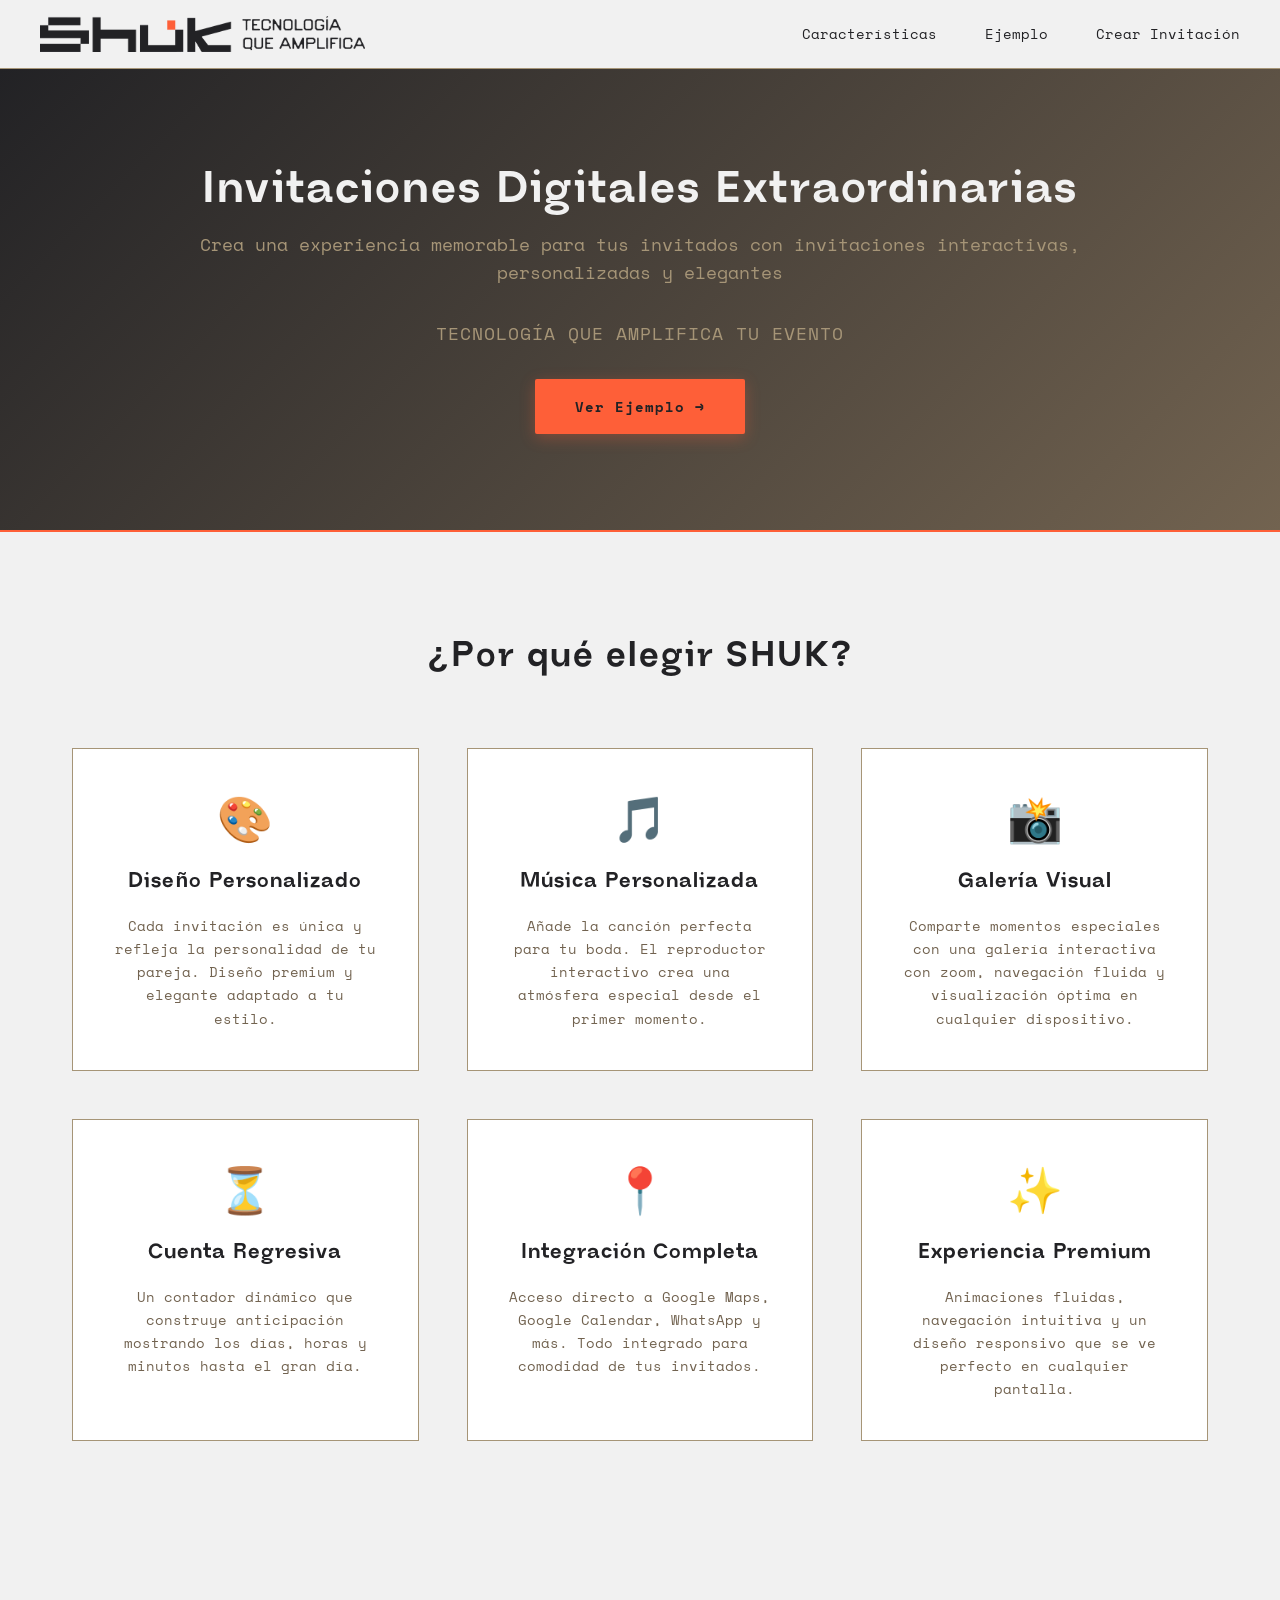
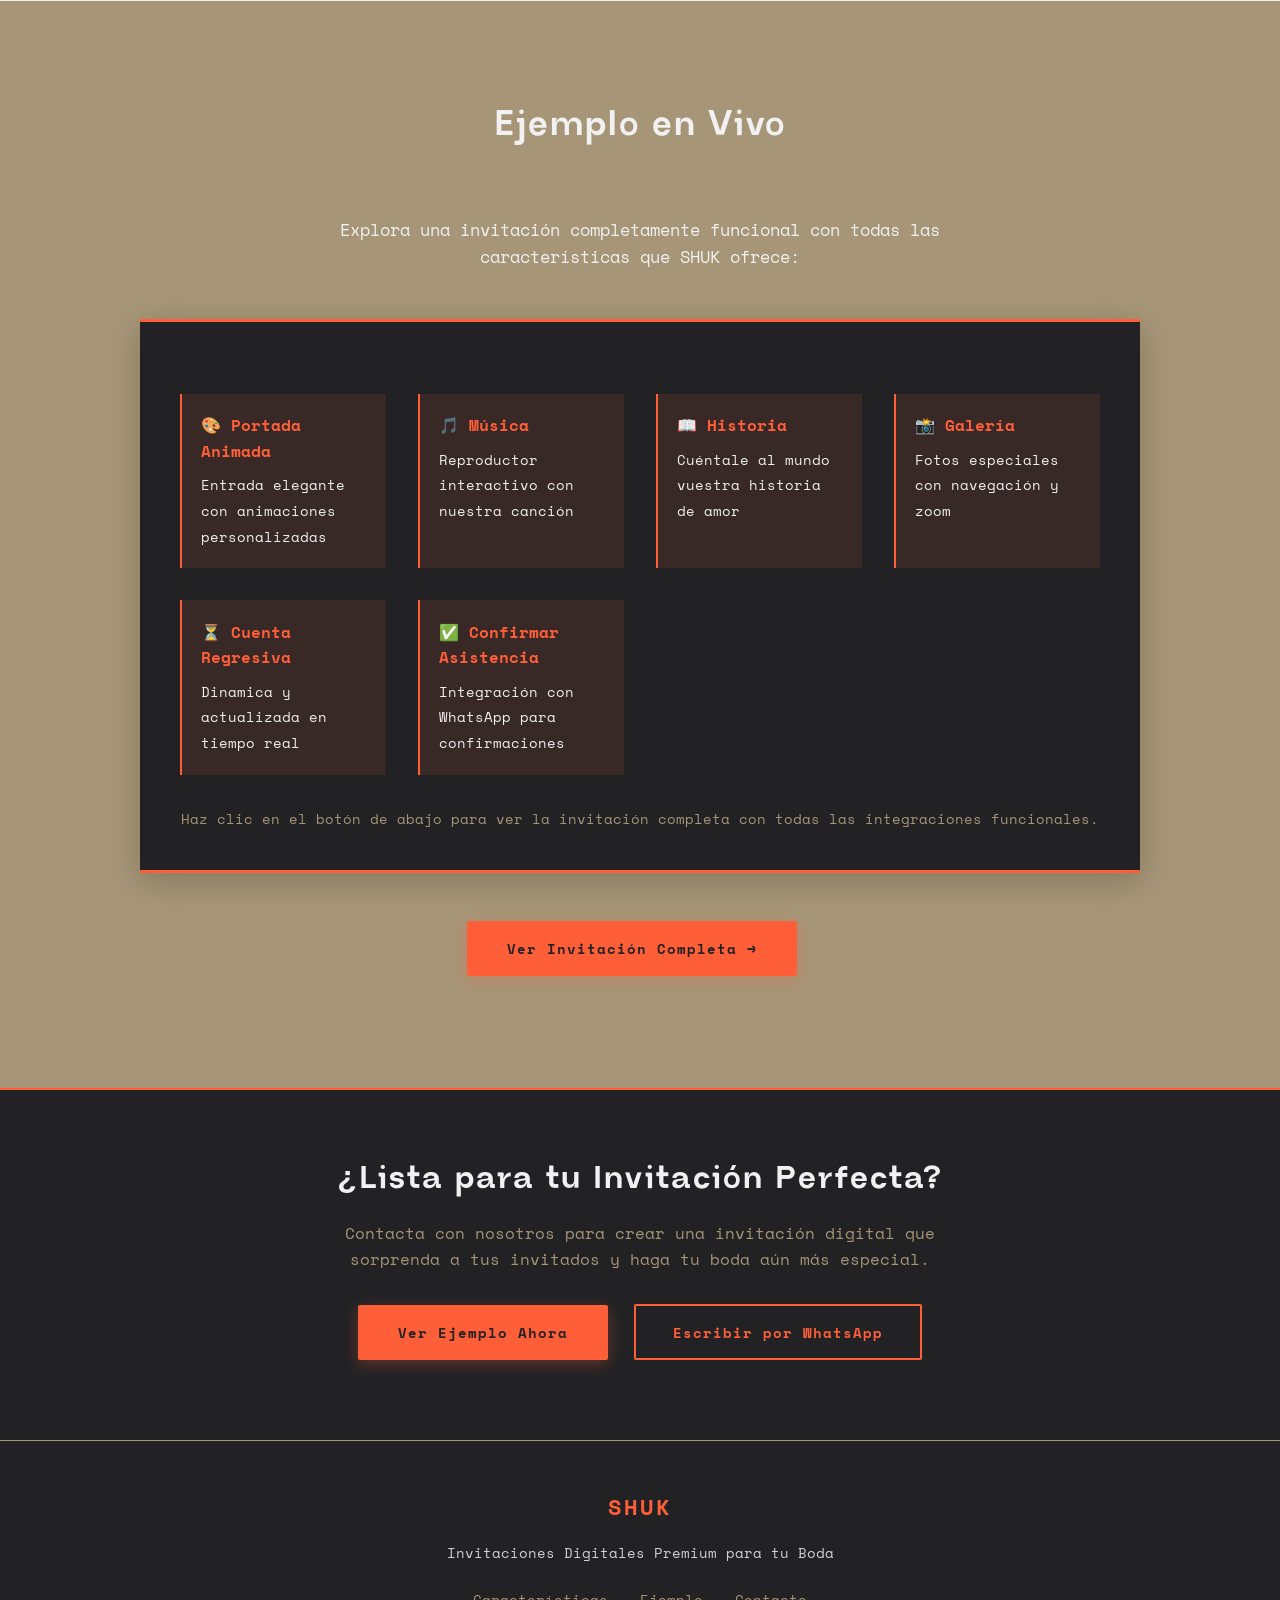
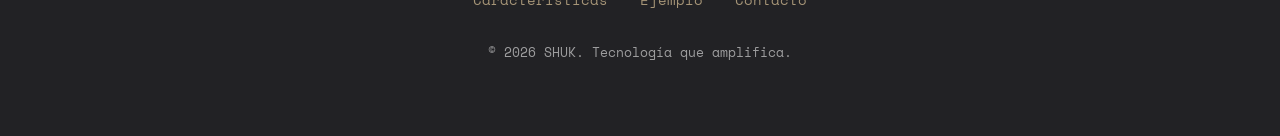
==== commit 9fd05adb: "add landing page SHUK" ====
--- a/index.html
+++ b/index.html
@@ -1,357 +1,676 @@
 <!DOCTYPE html>
 <html lang="es">
 <head>
-<meta charset="utf-8">
-<meta name="viewport" content="width=device-width, initial-scale=1, viewport-fit=cover">
-<title>Violeta &amp; Daniel · 17 · 10 · 2026</title>
-<meta name="description" content="Te invitamos a celebrar nuestra boda. Violeta & Daniel, 17 de octubre de 2026.">
-<meta name="theme-color" content="#F7F2EA">
-<meta property="og:title" content="Violeta & Daniel · Nuestra boda">
-<meta property="og:description" content="17 · 10 · 2026 — Queremos compartir este nuevo capítulo contigo.">
-<link rel="preconnect" href="https://fonts.googleapis.com">
-<link rel="preconnect" href="https://fonts.gstatic.com" crossorigin>
-<link href="https://fonts.googleapis.com/css2?family=DM+Sans:wght@300;400;500;600&family=Playfair+Display:ital,wght@0,400;0,500;0,600;1,400;1,500&display=swap" rel="stylesheet">
-<link rel="stylesheet" href="styles.css">
-<script>document.documentElement.classList.add('js');</script>
+  <meta charset="UTF-8">
+  <meta name="viewport" content="width=device-width, initial-scale=1.0">
+  <title>SHUK – Eventos Digitales</title>
+  <meta name="description" content="Invitaciones digitales interactivas y personalizadas para tu boda. Diseño premium, múltiples integraciones y una experiencia inolvidable para tus invitados.">
+  <meta property="og:title" content="SHUK – Invitaciones Digitales">
+  <meta property="og:description" content="Crea una invitación digital interactiva para tu boda con SHUK.">
+  <meta property="og:type" content="website">
+  <meta property="og:url" content="https://eventos.shuktec.com/">
+  
+  <link href="https://fonts.googleapis.com/css2?family=Space+Mono:wght@400;700&display=swap" rel="stylesheet">
+  <style>
+    /* Neue Regrade - SHUK Official Typeface */
+    @font-face {
+      font-family: 'Neue Regrade';
+      src: url('[data-uri]') format('opentype');
+      font-weight: 400;
+      font-display: swap;
+    }
+    
+    @font-face {
+      font-family: 'Neue Regrade';
+      src: url('[data-uri]') format('opentype');
+      font-weight: 700;
+      font-display: swap;
+    }
+
+    * {
+      margin: 0;
+      padding: 0;
+      box-sizing: border-box;
+    }
+
+    :root {
+      /* Paleta corporativa de SHUK */
+      --dark-node: #222225;
+      --nimbus-core: #F1F1F1;
+      --taupe-matrix: #A69577;
+      --terra-core: #726350;
+      --pulse-orange: #FE5F38;
+    }
+
+    html, body {
+      height: 100%;
+    }
+
+    body {
+      font-family: 'Space Mono', monospace;
+      background-color: var(--nimbus-core);
+      color: var(--dark-node);
+      line-height: 1.6;
+      overflow-x: hidden;
+    }
+
+    h1, h2, h3, .logo {
+      font-family: 'Neue Regrade', sans-serif;
+    }
+
+    /* Navigation */
+    nav {
+      position: sticky;
+      top: 0;
+      background: var(--nimbus-core);
+      border-bottom: 1px solid var(--taupe-matrix);
+      z-index: 100;
+      padding: 1rem 2rem;
+    }
+
+    .nav-container {
+      max-width: 1200px;
+      margin: 0 auto;
+      display: flex;
+      justify-content: space-between;
+      align-items: center;
+    }
+
+    .nav-logo { display: flex; align-items: center; }
+    .nav-logo img { height: 36px; width: auto; display: block; }
+
+    .logo {
+      font-size: 1.6rem;
+      font-weight: 700;
+      color: var(--dark-node);
+      letter-spacing: 4px;
+      text-transform: uppercase;
+      height: 50px;
+      display: flex;
+      align-items: center;
+    }
+
+    .nav-links {
+      display: flex;
+      gap: 3rem;
+      list-style: none;
+    }
+
+    .nav-links a {
+      text-decoration: none;
+      color: var(--dark-node);
+      font-weight: 400;
+      font-size: 0.9rem;
+      transition: color 0.3s ease;
+    }
+
+    .nav-links a:hover {
+      color: var(--pulse-orange);
+    }
+
+    @media (max-width: 760px) {
+      .nav-links {
+        display: none;
+      }
+    }
+
+    /* Hero Section */
+    .hero {
+      background: linear-gradient(135deg, var(--dark-node) 0%, var(--terra-core) 100%);
+      padding: 6rem 2rem;
+      text-align: center;
+      color: var(--nimbus-core);
+      border-bottom: 2px solid var(--pulse-orange);
+    }
+
+    .hero-content {
+      max-width: 900px;
+      margin: 0 auto;
+    }
+
+    .hero-logo {
+      max-width: 500px;
+      width: 100%;
+      height: auto;
+      margin: 0 auto 2rem;
+      animation: fadeInDown 0.8s ease;
+    }
+
+    .hero h1 {
+      font-size: 2.8rem;
+      font-weight: 700;
+      color: var(--nimbus-core);
+      margin-bottom: 1rem;
+      line-height: 1.1;
+      animation: fadeInDown 0.8s ease 0.2s both;
+      letter-spacing: 2px;
+    }
+
+    .hero p {
+      font-size: 1.1rem;
+      color: var(--taupe-matrix);
+      margin-bottom: 2rem;
+      animation: fadeInUp 0.8s ease 0.4s both;
+    }
+
+    .tagline {
+      font-size: 0.95rem;
+      color: var(--pulse-orange);
+      margin-bottom: 3rem;
+      animation: fadeInUp 0.8s ease 0.6s both;
+      letter-spacing: 1px;
+    }
+
+    .cta-button {
+      display: inline-block;
+      background: var(--pulse-orange);
+      color: var(--dark-node);
+      padding: 1rem 2.5rem;
+      border-radius: 2px;
+      text-decoration: none;
+      font-weight: 700;
+      transition: transform 0.3s ease, box-shadow 0.3s ease;
+      box-shadow: 0 4px 15px rgba(254, 95, 56, 0.3);
+      animation: fadeInUp 0.8s ease 0.8s both;
+      font-size: 0.9rem;
+      letter-spacing: 1px;
+    }
+
+    .cta-button:hover {
+      transform: translateY(-3px);
+      box-shadow: 0 6px 20px rgba(254, 95, 56, 0.4);
+    }
+
+    /* Features Section */
+    .features {
+      padding: 6rem 2rem;
+      max-width: 1200px;
+      margin: 0 auto;
+      background: var(--nimbus-core);
+    }
+
+    .section-title {
+      font-size: 2.2rem;
+      text-align: center;
+      color: var(--dark-node);
+      margin-bottom: 4rem;
+      letter-spacing: 2px;
+      font-weight: 700;
+    }
+
+    .features-grid {
+      display: grid;
+      grid-template-columns: repeat(auto-fit, minmax(280px, 1fr));
+      gap: 3rem;
+      margin-bottom: 4rem;
+    }
+
+    .feature-card {
+      background: white;
+      border: 1px solid var(--taupe-matrix);
+      padding: 2.5rem;
+      text-align: center;
+      transition: transform 0.3s ease, box-shadow 0.3s ease, border-color 0.3s ease;
+      animation: fadeInUp 0.8s ease;
+    }
+
+    .feature-card:hover {
+      transform: translateY(-8px);
+      box-shadow: 0 10px 30px rgba(166, 149, 119, 0.15);
+      border-color: var(--pulse-orange);
+    }
+
+    .feature-icon {
+      font-size: 2.8rem;
+      margin-bottom: 1rem;
+      height: 60px;
+      display: flex;
+      align-items: center;
+      justify-content: center;
+    }
+
+    .feature-card h3 {
+      font-size: 1.3rem;
+      color: var(--dark-node);
+      margin-bottom: 1rem;
+      font-weight: 700;
+      letter-spacing: 1px;
+    }
+
+    .feature-card p {
+      color: var(--terra-core);
+      font-size: 0.9rem;
+      line-height: 1.6;
+    }
+
+    /* Example Section */
+    .example {
+      background: var(--taupe-matrix);
+      padding: 6rem 2rem;
+      text-align: center;
+      color: var(--nimbus-core);
+    }
+
+    .example-content {
+      max-width: 1000px;
+      margin: 0 auto;
+    }
+
+    .example-text {
+      margin-bottom: 3rem;
+    }
+
+    .example-text p {
+      font-size: 1.05rem;
+      color: var(--nimbus-core);
+      margin-bottom: 1rem;
+      max-width: 700px;
+      margin-left: auto;
+      margin-right: auto;
+    }
+
+    .preview-box {
+      background: var(--dark-node);
+      border-top: 3px solid var(--pulse-orange);
+      border-bottom: 3px solid var(--pulse-orange);
+      border-radius: 0;
+      padding: 2.5rem;
+      margin: 3rem 0;
+      box-shadow: 0 8px 30px rgba(0, 0, 0, 0.2);
+    }
+
+    .preview-title {
+      font-size: 1.8rem;
+      color: var(--pulse-orange);
+      margin-bottom: 0.5rem;
+      letter-spacing: 2px;
+      font-weight: 700;
+    }
+
+    .preview-subtitle {
+      color: var(--taupe-matrix);
+      font-size: 0.95rem;
+      margin-bottom: 2rem;
+    }
+
+    .preview-features {
+      display: grid;
+      grid-template-columns: repeat(auto-fit, minmax(180px, 1fr));
+      gap: 2rem;
+      margin-top: 2rem;
+      text-align: left;
+    }
+
+    .preview-item {
+      padding: 1.2rem;
+      background: rgba(254, 95, 56, 0.1);
+      border-left: 2px solid var(--pulse-orange);
+    }
+
+    .preview-item strong {
+      color: var(--pulse-orange);
+      display: block;
+      margin-bottom: 0.5rem;
+      font-weight: 700;
+    }
+
+    .preview-item span {
+      color: var(--nimbus-core);
+      font-size: 0.85rem;
+    }
+
+    /* CTA Section */
+    .cta-section {
+      padding: 4rem 2rem;
+      text-align: center;
+      background: var(--dark-node);
+      border-top: 2px solid var(--pulse-orange);
+    }
+
+    .cta-section h2 {
+      font-size: 2rem;
+      color: var(--nimbus-core);
+      margin-bottom: 1rem;
+      letter-spacing: 2px;
+      font-weight: 700;
+    }
+
+    .cta-section p {
+      font-size: 1rem;
+      color: var(--taupe-matrix);
+      margin-bottom: 2rem;
+      max-width: 600px;
+      margin-left: auto;
+      margin-right: auto;
+    }
+
+    .primary-cta {
+      display: inline-block;
+      background: var(--pulse-orange);
+      color: var(--dark-node);
+      padding: 1rem 2.5rem;
+      border-radius: 2px;
+      text-decoration: none;
+      font-weight: 700;
+      font-size: 0.9rem;
+      transition: transform 0.3s ease, box-shadow 0.3s ease;
+      box-shadow: 0 4px 15px rgba(254, 95, 56, 0.3);
+      margin-right: 1rem;
+      margin-bottom: 1rem;
+      letter-spacing: 1px;
+    }
+
+    .primary-cta:hover {
+      transform: translateY(-3px);
+      box-shadow: 0 6px 20px rgba(254, 95, 56, 0.4);
+    }
+
+    .secondary-cta {
+      display: inline-block;
+      border: 2px solid var(--pulse-orange);
+      color: var(--pulse-orange);
+      padding: 0.9rem 2.3rem;
+      border-radius: 2px;
+      text-decoration: none;
+      font-weight: 700;
+      transition: all 0.3s ease;
+      margin-bottom: 1rem;
+      font-size: 0.9rem;
+      letter-spacing: 1px;
+    }
+
+    .secondary-cta:hover {
+      background: var(--pulse-orange);
+      color: var(--dark-node);
+    }
+
+    /* Footer */
+    footer {
+      background: var(--dark-node);
+      color: var(--nimbus-core);
+      padding: 3rem 2rem;
+      text-align: center;
+      border-top: 1px solid var(--taupe-matrix);
+    }
+
+    .footer-content {
+      max-width: 1000px;
+      margin: 0 auto;
+    }
+
+    .footer-title {
+      font-size: 1.4rem;
+      margin-bottom: 1rem;
+      letter-spacing: 3px;
+      text-transform: uppercase;
+      font-weight: 700;
+      color: var(--pulse-orange);
+    }
+
+    .footer-text {
+      font-size: 0.9rem;
+      margin-bottom: 1.5rem;
+      opacity: 0.85;
+    }
+
+    .footer-links {
+      display: flex;
+      justify-content: center;
+      gap: 2rem;
+      margin-top: 1.5rem;
+      flex-wrap: wrap;
+    }
+
+    .footer-links a {
+      color: var(--taupe-matrix);
+      text-decoration: none;
+      transition: color 0.3s ease;
+      font-size: 0.9rem;
+    }
+
+    .footer-links a:hover {
+      color: var(--pulse-orange);
+    }
+
+    /* Animations */
+    @keyframes fadeInDown {
+      from {
+        opacity: 0;
+        transform: translateY(-20px);
+      }
+      to {
+        opacity: 1;
+        transform: translateY(0);
+      }
+    }
+
+    @keyframes fadeInUp {
+      from {
+        opacity: 0;
+        transform: translateY(20px);
+      }
+      to {
+        opacity: 1;
+        transform: translateY(0);
+      }
+    }
+
+    .reveal {
+      opacity: 0;
+      transform: translateY(30px);
+      transition: all 0.8s ease;
+    }
+
+    .reveal.active {
+      opacity: 1;
+      transform: translateY(0);
+    }
+
+    @media (max-width: 760px) {
+      .hero-logo {
+        max-width: 300px;
+      }
+
+      .hero h1 {
+        font-size: 2rem;
+      }
+
+      .hero p {
+        font-size: 1rem;
+      }
+
+      .section-title {
+        font-size: 1.6rem;
+      }
+
+      .preview-features {
+        grid-template-columns: 1fr;
+      }
+
+      .primary-cta, .secondary-cta {
+        display: block;
+        margin: 0.5rem auto;
+        width: 100%;
+        max-width: 300px;
+      }
+    }
+  </style>
 </head>
 <body>
-
-<!-- ========== SÍMBOLOS SVG REUTILIZABLES ========== -->
-<svg width="0" height="0" style="position:absolute" aria-hidden="true" focusable="false">
-  <defs>
-    <symbol id="branch" viewBox="0 0 200 220">
-      <g fill="none" stroke="currentColor" stroke-width="1" stroke-linecap="round" stroke-linejoin="round">
-        <path d="M18 212 C 50 170, 78 124, 112 82 S 168 22, 186 8"/>
-        <path d="M52 172 c-20 -2 -32 -16 -32 -34 c20 2 32 16 32 34z" fill="currentColor" fill-opacity=".10"/>
-        <path d="M70 148 c18 -6 36 -2 44 12 c-18 6 -36 2 -44 -12z" fill="currentColor" fill-opacity=".10"/>
-        <path d="M88 118 c-18 -4 -30 -18 -28 -36 c18 4 30 18 28 36z" fill="currentColor" fill-opacity=".10"/>
-        <path d="M108 94 c18 -8 38 -4 48 10 c-18 8 -38 4 -48 -10z" fill="currentColor" fill-opacity=".10"/>
-        <path d="M128 66 c-14 -8 -20 -24 -14 -40 c14 8 20 24 14 40z" fill="currentColor" fill-opacity=".10"/>
-        <path d="M152 44 c14 -4 28 2 34 14 c-14 4 -28 -2 -34 -14z" fill="currentColor" fill-opacity=".10"/>
-        <g transform="translate(36 112)">
-          <circle r="2.2"/>
-          <ellipse cx="0" cy="-7" rx="3.2" ry="5"/><ellipse cx="0" cy="7" rx="3.2" ry="5"/>
-          <ellipse cx="-7" cy="0" rx="5" ry="3.2"/><ellipse cx="7" cy="0" rx="5" ry="3.2"/>
-        </g>
-        <g transform="translate(150 118) scale(.8)">
-          <circle r="2.2"/>
-          <ellipse cx="0" cy="-7" rx="3.2" ry="5"/><ellipse cx="0" cy="7" rx="3.2" ry="5"/>
-          <ellipse cx="-7" cy="0" rx="5" ry="3.2"/><ellipse cx="7" cy="0" rx="5" ry="3.2"/>
-        </g>
-        <circle cx="96" cy="60" r="2"/><circle cx="166" cy="78" r="1.6"/><circle cx="60" cy="196" r="1.6"/>
-      </g>
-    </symbol>
-
-    <symbol id="sprig" viewBox="0 0 120 40">
-      <g fill="none" stroke="currentColor" stroke-width="1" stroke-linecap="round">
-        <path d="M4 20 H116"/>
-        <path d="M40 20 c-6 -10 -2 -16 6 -18 c2 8 -1 14 -6 18z" fill="currentColor" fill-opacity=".12"/>
-        <path d="M80 20 c6 10 2 16 -6 18 c-2 -8 1 -14 6 -18z" fill="currentColor" fill-opacity=".12"/>
-        <circle cx="60" cy="20" r="3"/>
-      </g>
-    </symbol>
-
-    <symbol id="paw" viewBox="0 0 40 40">
-      <g fill="currentColor">
-        <ellipse cx="20" cy="26" rx="8" ry="6.5"/>
-        <ellipse cx="9" cy="16" rx="3.4" ry="4.4" transform="rotate(-20 9 16)"/>
-        <ellipse cx="16" cy="9" rx="3.4" ry="4.6"/>
-        <ellipse cx="24" cy="9" rx="3.4" ry="4.6"/>
-        <ellipse cx="31" cy="16" rx="3.4" ry="4.4" transform="rotate(20 31 16)"/>
-      </g>
-    </symbol>
-
-    <symbol id="wa" viewBox="0 0 24 24">
-      <path fill="currentColor" d="M12.04 2a9.9 9.9 0 0 0-8.5 14.9L2 22l5.27-1.5A9.9 9.9 0 1 0 12.04 2Zm0 18.1a8.2 8.2 0 0 1-4.2-1.15l-.3-.18-3.1.88.9-3.02-.2-.31a8.2 8.2 0 1 1 6.9 3.78Zm4.5-6.14c-.25-.12-1.46-.72-1.69-.8-.23-.09-.39-.12-.56.12-.16.25-.64.8-.78.97-.14.16-.29.18-.54.06a6.7 6.7 0 0 1-3.3-2.88c-.25-.43.25-.4.72-1.33.08-.16.04-.3-.02-.42-.06-.12-.56-1.35-.77-1.85-.2-.49-.4-.42-.56-.43h-.48c-.16 0-.43.06-.66.31-.23.25-.87.85-.87 2.07s.89 2.4 1.01 2.56c.12.16 1.75 2.67 4.24 3.75 1.58.68 2.2.74 3 .62.49-.07 1.46-.6 1.67-1.17.2-.58.2-1.07.14-1.17-.06-.1-.23-.16-.48-.28Z"/>
-    </symbol>
-  </defs>
-</svg>
-
-<!-- ========== NAVEGACIÓN DISCRETA ========== -->
-<button class="menu-btn" id="menuBtn" aria-label="Abrir índice de secciones" aria-expanded="false" aria-controls="menuPanel">
-  <span></span><span></span>
-</button>
-<nav class="menu-panel" id="menuPanel" aria-label="Secciones" hidden>
-  <ol>
-    <li><a href="#portada">Portada</a></li>
-    <li><a href="#cancion">Nuestra canción</a></li>
-    <li><a href="#historia">Nuestra historia</a></li>
-    <li><a href="#protagonistas">Aslan · Peach · Tobby</a></li>
-    <li><a href="#cuenta">Cuenta regresiva</a></li>
-    <li><a href="#fecha">Guarda la fecha</a></li>
-    <li><a href="#celebracion">Nuestra celebración</a></li>
-    <li><a href="#vestimenta">Código de vestimenta</a></li>
-    <li><a href="#galeria">Nuestros recuerdos</a></li>
-    <li><a href="#confirmar">Confirma tu asistencia</a></li>
-  </ol>
-</nav>
-
-<main>
-
-<!-- ========== 1. PORTADA ========== -->
-<section class="scene cover" id="portada">
-  <div class="cover-frame" aria-hidden="true"></div>
-  <svg class="orn orn-tl" aria-hidden="true"><use href="#branch"/></svg>
-  <svg class="orn orn-br" aria-hidden="true"><use href="#branch"/></svg>
-  <svg class="orn orn-tr" aria-hidden="true"><use href="#sprig"/></svg>
-
-  <div class="cover-inner">
-    <p class="eyebrow intro i0">Nuestra boda</p>
-    <h1 class="cover-names">
-      <span class="n1 intro-l i1">Violeta</span>
-      <span class="amp intro i2">&amp;</span>
-      <span class="n2 intro-r i3">Daniel</span>
-    </h1>
-    <div class="cover-rule intro i4" aria-hidden="true"><svg><use href="#sprig"/></svg></div>
-    <p class="cover-date intro i5">17 · 10 · 2026</p>
-  </div>
-
-  <div class="scroll-hint intro i6">
-    <span>Desliza para descubrir nuestra historia</span>
-    <i aria-hidden="true">↓</i>
-  </div>
-</section>
-
-<!-- ========== 2. NUESTRA CANCIÓN ========== -->
-<section class="scene song" id="cancion">
-  <svg class="orn orn-song" aria-hidden="true"><use href="#branch"/></svg>
-  <div class="wrap narrow">
-    <h2 class="title reveal" style="--d:.1s">Nuestra canción</h2>
-    <p class="lead reveal" style="--d:.2s">Dale play a nuestra historia</p>
-
-    <div class="player reveal" style="--d:.3s" id="player">
-      <div class="disc-wrap">
-        <div class="disc" id="disc" aria-hidden="true">
-          <div class="disc-grooves"></div>
-          <div class="disc-label"><img src="fotos/foto-disco.jpg" alt="Violeta & Daniel"></div>
+  <!-- Navigation -->
+  <nav>
+    <div class="nav-container">
+      <a href="#" class="nav-logo" aria-label="SHUK"><img src="[data-uri]" alt="SHUK - Tecnología que amplifica"></a>
+      <ul class="nav-links">
+        <li><a href="#features">Características</a></li>
+        <li><a href="#example">Ejemplo</a></li>
+        <li><a href="#cta">Crear Invitación</a></li>
+      </ul>
+    </div>
+  </nav>
+
+  <!-- Hero Section -->
+  <section class="hero">
+    <div class="hero-content">
+      <h1>Invitaciones Digitales Extraordinarias</h1>
+      <p>Crea una experiencia memorable para tus invitados con invitaciones interactivas, personalizadas y elegantes</p>
+      <p class="tagline">TECNOLOGÍA QUE AMPLIFICA TU EVENTO</p>
+      <a href="violeta-daniel/" class="cta-button">Ver Ejemplo →</a>
+    </div>
+  </section>
+
+  <!-- Features Section -->
+  <section id="features" class="features">
+    <h2 class="section-title">¿Por qué elegir SHUK?</h2>
+    
+    <div class="features-grid">
+      <div class="feature-card reveal">
+        <div class="feature-icon">🎨</div>
+        <h3>Diseño Personalizado</h3>
+        <p>Cada invitación es única y refleja la personalidad de tu pareja. Diseño premium y elegante adaptado a tu estilo.</p>
+      </div>
+
+      <div class="feature-card reveal">
+        <div class="feature-icon">🎵</div>
+        <h3>Música Personalizada</h3>
+        <p>Añade la canción perfecta para tu boda. El reproductor interactivo crea una atmósfera especial desde el primer momento.</p>
+      </div>
+
+      <div class="feature-card reveal">
+        <div class="feature-icon">📸</div>
+        <h3>Galería Visual</h3>
+        <p>Comparte momentos especiales con una galería interactiva con zoom, navegación fluida y visualización óptima en cualquier dispositivo.</p>
+      </div>
+
+      <div class="feature-card reveal">
+        <div class="feature-icon">⏳</div>
+        <h3>Cuenta Regresiva</h3>
+        <p>Un contador dinámico que construye anticipación mostrando los días, horas y minutos hasta el gran día.</p>
+      </div>
+
+      <div class="feature-card reveal">
+        <div class="feature-icon">📍</div>
+        <h3>Integración Completa</h3>
+        <p>Acceso directo a Google Maps, Google Calendar, WhatsApp y más. Todo integrado para comodidad de tus invitados.</p>
+      </div>
+
+      <div class="feature-card reveal">
+        <div class="feature-icon">✨</div>
+        <h3>Experiencia Premium</h3>
+        <p>Animaciones fluidas, navegación intuitiva y un diseño responsivo que se ve perfecto en cualquier pantalla.</p>
+      </div>
+    </div>
+  </section>
+
+  <!-- Example Section -->
+  <section id="example" class="example">
+    <div class="example-content">
+      <h2 class="section-title" style="color: var(--nimbus-core);">Ejemplo en Vivo</h2>
+      
+      <div class="example-text">
+        <p>Explora una invitación completamente funcional con todas las características que SHUK ofrece:</p>
+      </div>
+
+      <div class="preview-box">
+        
+        <div class="preview-features">
+          <div class="preview-item">
+            <strong>🎨 Portada Animada</strong>
+            <span>Entrada elegante con animaciones personalizadas</span>
+          </div>
+          <div class="preview-item">
+            <strong>🎵 Música</strong>
+            <span>Reproductor interactivo con nuestra canción</span>
+          </div>
+          <div class="preview-item">
+            <strong>📖 Historia</strong>
+            <span>Cuéntale al mundo vuestra historia de amor</span>
+          </div>
+          <div class="preview-item">
+            <strong>📸 Galería</strong>
+            <span>Fotos especiales con navegación y zoom</span>
+          </div>
+          <div class="preview-item">
+            <strong>⏳ Cuenta Regresiva</strong>
+            <span>Dinamica y actualizada en tiempo real</span>
+          </div>
+          <div class="preview-item">
+            <strong>✅ Confirmar Asistencia</strong>
+            <span>Integración con WhatsApp para confirmaciones</span>
+          </div>
         </div>
-        <div class="disc-arm" aria-hidden="true"></div>
-      </div>
-
-      <div class="player-body">
-        <p class="player-title">Violeta &amp; Daniel</p>
-        <p class="player-sub" id="playerStatus">Pulsa para escuchar</p>
-
-        <div class="progress" id="progress" role="slider" aria-label="Progreso de la canción" aria-valuemin="0" aria-valuemax="100" aria-valuenow="0" tabindex="0">
-          <div class="progress-bar" id="progressBar"></div>
-          <div class="progress-dot" id="progressDot"></div>
-        </div>
-        <div class="times"><span id="tCur">0:00</span><span id="tDur">0:00</span></div>
-
-        <button class="play-btn" id="playBtn" aria-label="Reproducir canción">
-          <svg class="ic-play" viewBox="0 0 24 24" aria-hidden="true"><path d="M8 5.5v13l11-6.5z" fill="currentColor"/></svg>
-          <svg class="ic-pause" viewBox="0 0 24 24" aria-hidden="true"><path d="M7 5h3.6v14H7zM13.4 5H17v14h-3.6z" fill="currentColor"/></svg>
-        </button>
-        <div class="eq" id="eq" aria-hidden="true"><i></i><i></i><i></i><i></i><i></i></div>
-      </div>
-      <audio id="audio" preload="metadata" src="musica/nuestra-cancion.mp3"></audio>
+
+        <p style="margin-top: 2rem; font-size: 0.9rem; color: var(--taupe-matrix);">
+          Haz clic en el botón de abajo para ver la invitación completa con todas las integraciones funcionales.
+        </p>
+      </div>
+
+      <a href="violeta-daniel/" class="primary-cta">Ver Invitación Completa →</a>
     </div>
-  </div>
-</section>
-
-<!-- ========== 3. NUESTRA HISTORIA ========== -->
-<section class="scene story" id="historia">
-  <svg class="orn orn-story" aria-hidden="true"><use href="#branch"/></svg>
-  <div class="wrap story-grid">
-    <figure class="story-photo reveal" data-ph="Foto de los novios">
-      <div class="story-offset" aria-hidden="true"></div>
-      <div class="ph arch">
-        <img src="fotos/novios.jpg" alt="Violeta y Daniel" loading="lazy">
-        <div class="ph-empty"><svg><use href="#sprig"/></svg><span>Foto de los novios</span><small>fotos/novios.jpg</small></div>
-      </div>
-    </figure>
-
-    <div class="story-text">
-        <h2 class="title left reveal" style="--d:.1s">Nuestra<br><em>historia</em></h2>
-      <p class="subtitle reveal" style="--d:.2s">De compañeros de universidad a compañeros de vida</p>
-      <div class="hair reveal" style="--d:.25s" aria-hidden="true"></div>
-      <p class="body reveal" style="--d:.3s">Entre metas cumplidas y un hogar lleno de huellitas, con Aslan, Peach y Tobby, aprendimos que todo se puede si estamos juntos.</p>
-      <p class="body strong reveal" style="--d:.4s">Hoy comienza un nuevo capítulo, y queremos compartirlo contigo.</p>
+  </section>
+
+  <!-- CTA Section -->
+  <section id="cta" class="cta-section">
+    <h2>¿Lista para tu Invitación Perfecta?</h2>
+    <p>Contacta con nosotros para crear una invitación digital que sorprenda a tus invitados y haga tu boda aún más especial.</p>
+    
+    <div>
+      <a href="violeta-daniel/" class="primary-cta">Ver Ejemplo Ahora</a>
+      <a href="https://wa.me/593998252106?text=Hola%20SHUK%20estoy%20interesado%20en%20crear%20mi%20invitación%20digital" target="_blank" class="secondary-cta">Escribir por WhatsApp</a>
     </div>
-  </div>
-</section>
-
-<!-- ========== 4. ASLAN · PEACH · TOBBY ========== -->
-<section class="scene pets" id="protagonistas">
-  <svg class="paw p1" aria-hidden="true"><use href="#paw"/></svg>
-  <svg class="paw p2" aria-hidden="true"><use href="#paw"/></svg>
-  <svg class="paw p3" aria-hidden="true"><use href="#paw"/></svg>
-  <div class="wrap">
-    <header class="center-head">
-      <p class="eyebrow reveal">La familia peluda</p>
-      <h2 class="title reveal" style="--d:.1s">Nuestros pequeños<br><em>protagonistas</em></h2>
-      <p class="subtitle reveal" style="--d:.2s">Aslan · Peach · Tobby</p>
-    </header>
-
-    <div class="pets-grid">
-      <article class="pet pet-1 reveal">
-        <div class="ph arch">
-          <img src="fotos/aslan.jpg" alt="Aslan" loading="lazy">
-          <div class="ph-empty"><svg><use href="#paw"/></svg><span>Aslan</span><small>fotos/aslan.jpg</small></div>
-        </div>
-        <h3>Aslan</h3>
-        <p>El valiente de la casa</p>
-      </article>
-
-      <article class="pet pet-2 reveal" style="--d:.15s">
-        <div class="ph circle">
-          <img src="fotos/peach.jpg" alt="Peach" loading="lazy">
-          <div class="ph-empty"><svg><use href="#paw"/></svg><span>Peach</span><small>fotos/peach.jpg</small></div>
-        </div>
-        <h3>Peach</h3>
-        <p>Dulzura en cuatro patitas</p>
-      </article>
-
-      <article class="pet pet-3 reveal" style="--d:.3s">
-        <div class="ph oval">
-          <img src="fotos/tobby.jpg" alt="Tobby" loading="lazy">
-          <div class="ph-empty"><svg><use href="#paw"/></svg><span>Tobby</span><small>fotos/tobby.jpg</small></div>
-        </div>
-        <h3>Tobby <span class="pet-plus">+</span></h3>
-        <p>Alegría que no se detiene</p>
-      </article>
+  </section>
+
+  <!-- Footer -->
+  <footer>
+    <div class="footer-content">
+      <div class="footer-title">SHUK</div>
+      <p class="footer-text">Invitaciones Digitales Premium para tu Boda</p>
+      
+      <div class="footer-links">
+        <a href="#features">Características</a>
+        <a href="#example">Ejemplo</a>
+        <a href="https://wa.me/593998252106?text=Hola%20SHUK%20estoy%20interesado%20en%20crear%20mi%20invitación%20digital" target="_blank">Contacto</a>
+      </div>
+
+      <p class="footer-text" style="margin-top: 2rem; opacity: 0.6; font-size: 0.8rem;">
+        © 2026 SHUK. Tecnología que amplifica.
+      </p>
     </div>
-  </div>
-</section>
-
-<!-- ========== 5. CUENTA REGRESIVA ========== -->
-<section class="scene count" id="cuenta">
-  <svg class="orn orn-count-l" aria-hidden="true"><use href="#branch"/></svg>
-  <svg class="orn orn-count-r" aria-hidden="true"><use href="#branch"/></svg>
-  <div class="wrap narrow">
-    <h2 class="title reveal" style="--d:.1s">Cuenta regresiva</h2>
-    <p class="lead reveal" style="--d:.2s">Falta muy poco para nuestro gran día</p>
-
-    <div class="clock reveal" style="--d:.3s" id="clock" role="timer" aria-live="off">
-      <div class="unit"><b id="cDias">00</b><span>Días</span></div>
-      <div class="unit"><b id="cHoras">00</b><span>Horas</span></div>
-      <div class="unit"><b id="cMin">00</b><span>Minutos</span></div>
-      <div class="unit"><b id="cSeg">00</b><span>Segundos</span></div>
-    </div>
-    <p class="clock-done" id="clockDone" hidden>¡Hoy es el gran día!</p>
-  </div>
-</section>
-
-<!-- ========== 6. GUARDA LA FECHA ========== -->
-<section class="scene save" id="fecha">
-  <div class="save-ring" aria-hidden="true"></div>
-  <div class="wrap narrow">
-    <h2 class="title reveal" style="--d:.1s">Guarda la fecha</h2>
-    <p class="big-date reveal" style="--d:.2s">17 · 10 · 2026</p>
-    <p class="lead reveal" style="--d:.3s">Queremos que esta fecha sea parte de tus recuerdos.</p>
-    <a class="btn btn-line reveal" style="--d:.4s" id="calBtn" href="#" target="_blank" rel="noopener">Agregar al calendario</a>
-  </div>
-</section>
-
-<!-- ========== 7. NUESTRA CELEBRACIÓN ========== -->
-<section class="scene celebration" id="celebracion">
-  <svg class="orn orn-cel" aria-hidden="true"><use href="#branch"/></svg>
-  <div class="wrap">
-    <header class="center-head">
-      <p class="eyebrow reveal">Sábado · 17 de octubre</p>
-      <h2 class="title reveal" style="--d:.1s">Nuestra celebración</h2>
-    </header>
-
-    <div class="timeline">
-      <div class="tl-line" aria-hidden="true"></div>
-
-      <article class="event ev-left reveal">
-        <div class="ev-card">
-          <p class="ev-time">3:00 <small>PM</small></p>
-          <h3>Ceremonia civil</h3>
-          <p class="ev-place">Registro Civil River Mall<br>Sangolquí</p>
-          <a class="btn btn-small" href="https://www.google.com/maps/search/?api=1&amp;query=Registro+Civil+River+Mall+Sangolqu%C3%AD" target="_blank" rel="noopener">Ver ubicación</a>
-        </div>
-        <div class="ev-dot" aria-hidden="true"></div>
-        <div class="ev-spacer" aria-hidden="true"></div>
-      </article>
-
-      <article class="event ev-right reveal" style="--d:.1s">
-        <div class="ev-spacer" aria-hidden="true"></div>
-        <div class="ev-dot" aria-hidden="true"></div>
-        <div class="ev-card">
-          <p class="ev-time">5:00 <small>PM</small></p>
-          <h3>Recepción</h3>
-          <p class="ev-place">Casa Comunal del Conjunto<br>Jardines del Chamizal</p>
-          <a class="btn btn-small" href="https://www.google.com/maps/search/?api=1&amp;query=Casa+Comunal+del+Conjunto+Jardines+del+Chamizal" target="_blank" rel="noopener">Ver ubicación</a>
-        </div>
-      </article>
-    </div>
-  </div>
-</section>
-
-<!-- ========== 8. CÓDIGO DE VESTIMENTA ========== -->
-<section class="scene dress" id="vestimenta">
-  <div class="dress-bg-word" aria-hidden="true">Dress code</div>
-  <svg class="orn orn-dress-l" aria-hidden="true"><use href="#branch"/></svg>
-  <svg class="orn orn-dress-r" aria-hidden="true"><use href="#branch"/></svg>
-  <div class="wrap">
-    <div class="dress-center">
-      <p class="eyebrow reveal">Para celebrar contigo</p>
-      <h2 class="title reveal" style="--d:.1s">Código de<br>vestimenta</h2>
-      <div class="cover-rule reveal" style="--d:.15s" aria-hidden="true"><svg><use href="#sprig"/></svg></div>
-      <p class="dress-style reveal" style="--d:.2s">Elegante</p>
-      <p class="body reveal" style="--d:.3s">Nos encantará verte elegante y cómodo/a para celebrar con nosotros.</p>
-    </div>
-  </div>
-</section>
-
-<!-- ========== 9. GALERÍA ========== -->
-<section class="scene gallery" id="galeria">
-  <div class="wrap wide">
-    <header class="center-head">
-      <p class="eyebrow reveal">Momentos</p>
-      <h2 class="title reveal" style="--d:.1s">Nuestros recuerdos</h2>
-    </header>
-
-    <div class="mosaic" id="mosaic">
-      <figure class="g g1 reveal"><div class="ph"><img src="fotos/foto-01.jpg" alt="Recuerdo 1" loading="lazy"><div class="ph-empty"><svg><use href="#sprig"/></svg><span>Foto 01</span><small>fotos/foto-01.jpg</small></div></div></figure>
-      <figure class="g g2 reveal" style="--d:.1s"><div class="ph"><img src="fotos/foto-02.jpg" alt="Recuerdo 2" loading="lazy"><div class="ph-empty"><svg><use href="#sprig"/></svg><span>Foto 02</span><small>fotos/foto-02.jpg</small></div></div></figure>
-      <figure class="g g3 reveal" style="--d:.15s"><div class="ph"><img src="fotos/foto-03.jpg" alt="Recuerdo 3" loading="lazy"><div class="ph-empty"><svg><use href="#sprig"/></svg><span>Foto 03</span><small>fotos/foto-03.jpg</small></div></div></figure>
-      <figure class="g g4 reveal" style="--d:.05s"><div class="ph"><img src="fotos/foto-04.jpg" alt="Recuerdo 4" loading="lazy"><div class="ph-empty"><svg><use href="#sprig"/></svg><span>Foto 04</span><small>fotos/foto-04.jpg</small></div></div></figure>
-      <figure class="g g5 reveal" style="--d:.1s"><div class="ph"><img src="fotos/foto-05.jpg" alt="Recuerdo 5" loading="lazy"><div class="ph-empty"><svg><use href="#sprig"/></svg><span>Foto 05</span><small>fotos/foto-05.jpg</small></div></div></figure>
-      <figure class="g g6 reveal" style="--d:.2s"><div class="ph"><img src="fotos/foto-06.jpg" alt="Recuerdo 6" loading="lazy"><div class="ph-empty"><svg><use href="#sprig"/></svg><span>Foto 06</span><small>fotos/foto-06.jpg</small></div></div></figure>
-    </div>
-  </div>
-</section>
-
-<!-- ========== 10. CONFIRMACIÓN ========== -->
-<section class="scene rsvp" id="confirmar">
-  <svg class="orn orn-rsvp" aria-hidden="true"><use href="#branch"/></svg>
-  <div class="wrap narrow">
-    <p class="eyebrow reveal">RSVP</p>
-    <h2 class="title reveal" style="--d:.1s">Confirma tu<br><em>asistencia</em></h2>
-    <p class="lead reveal" style="--d:.2s">Nos hará muy felices saber que celebrarás este día con nosotros.</p>
-    <a class="btn btn-solid btn-big reveal" style="--d:.3s" id="waBtn" href="#" target="_blank" rel="noopener">
-      <svg aria-hidden="true"><use href="#wa"/></svg>
-      Confirmar por WhatsApp
-    </a>
-  </div>
-</section>
-
-<!-- ========== 11. CIERRE ========== -->
-<section class="scene closing" id="cierre">
-  <svg class="orn orn-close-l" aria-hidden="true"><use href="#branch"/></svg>
-  <svg class="orn orn-close-r" aria-hidden="true"><use href="#branch"/></svg>
-  <div class="wrap narrow">
-    <div class="cover-rule light reveal" aria-hidden="true"><svg><use href="#sprig"/></svg></div>
-    <p class="close-names reveal" style="--d:.1s">Violeta <span>&amp;</span> Daniel</p>
-    <p class="close-date reveal" style="--d:.2s">17 · 10 · 2026</p>
-    <p class="close-text reveal" style="--d:.3s">Gracias por acompañarnos en este nuevo capítulo.</p>
-    <svg class="paw-small reveal" style="--d:.4s" aria-hidden="true"><use href="#paw"/></svg>
-  </div>
-</section>
-
-</main>
-
-<!-- ========== LIGHTBOX ========== -->
-<div class="lightbox" id="lightbox" aria-hidden="true" role="dialog" aria-label="Fotografía ampliada">
-  <button class="lb-close" id="lbClose" aria-label="Cerrar">×</button>
-  <button class="lb-nav lb-prev" id="lbPrev" aria-label="Anterior">‹</button>
-  <img id="lbImg" src="" alt="">
-  <button class="lb-nav lb-next" id="lbNext" aria-label="Siguiente">›</button>
-</div>
-
-<script src="script.js"></script>
+  </footer>
+
+  <script>
+    // Smooth scroll for navigation links
+    document.querySelectorAll('a[href^="#"]').forEach(anchor => {
+      anchor.addEventListener('click', function (e) {
+        e.preventDefault();
+        const target = document.querySelector(this.getAttribute('href'));
+        if (target) {
+          target.scrollIntoView({
+            behavior: 'smooth',
+            block: 'start'
+          });
+        }
+      });
+    });
+
+    // Intersection Observer for scroll reveal animations
+    const observerOptions = {
+      threshold: 0.1,
+      rootMargin: '0px 0px -100px 0px'
+    };
+
+    const observer = new IntersectionObserver(function(entries) {
+      entries.forEach(entry => {
+        if (entry.isIntersecting) {
+          entry.target.classList.add('active');
+          observer.unobserve(entry.target);
+        }
+      });
+    }, observerOptions);
+
+    document.querySelectorAll('.reveal').forEach(el => {
+      observer.observe(el);
+    });
+  </script>
 </body>
 </html>
